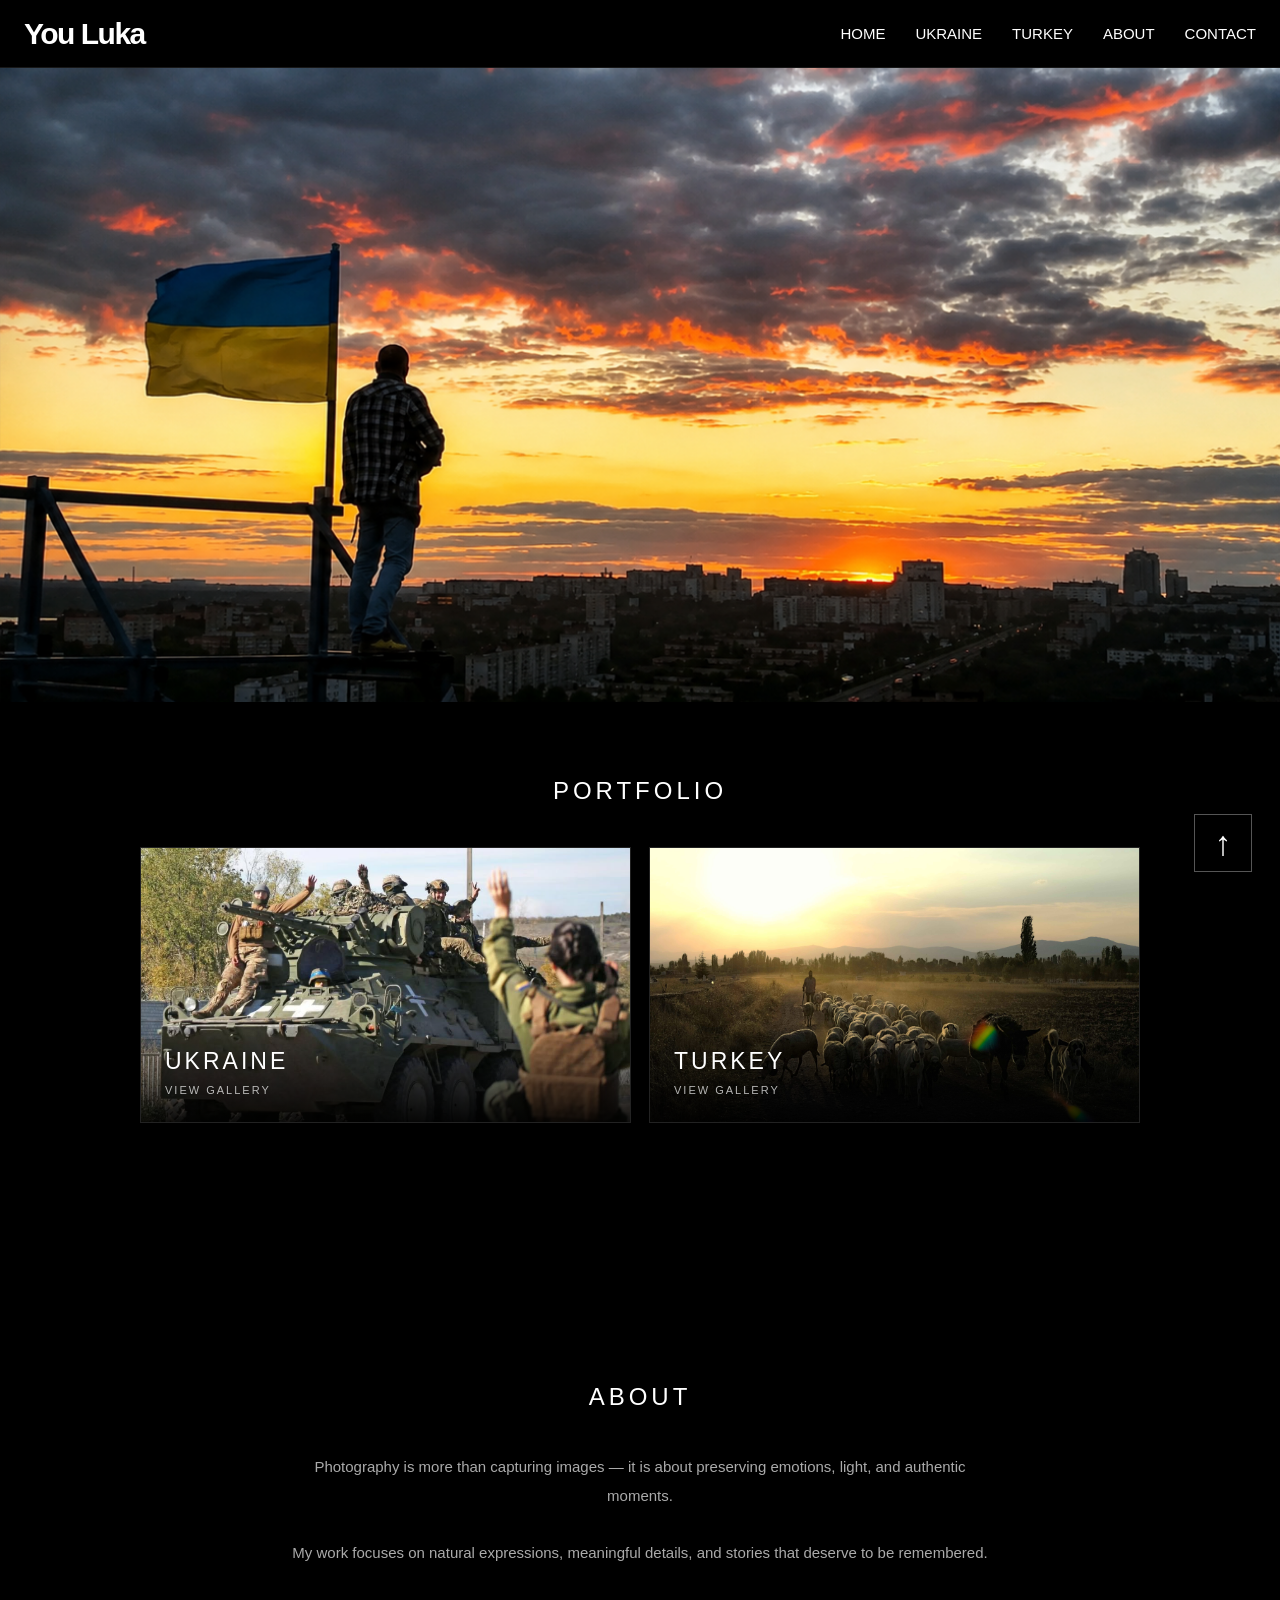
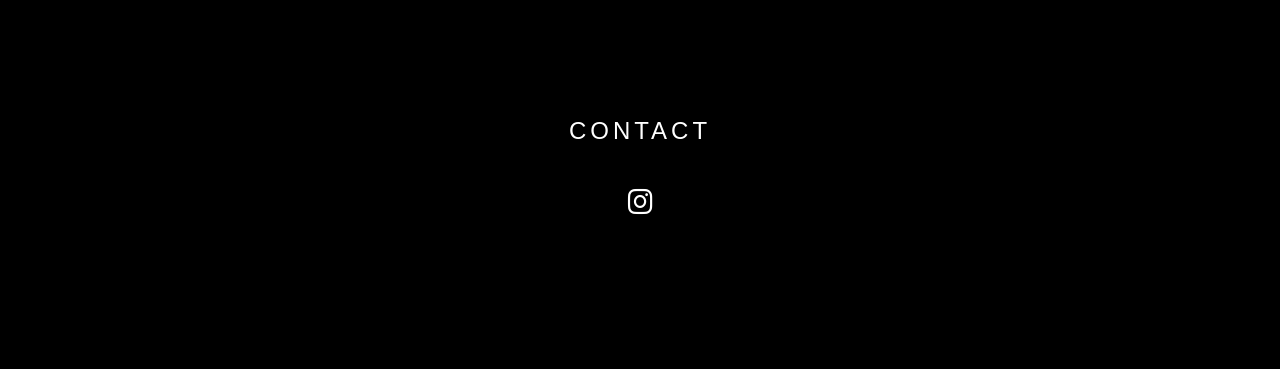
==== index.html @ 884ea588 "Add files via upload" ====
<!DOCTYPE html>
<html lang="en">
<head>
<meta charset="UTF-8">
<meta name="viewport" content="width=device-width, initial-scale=1.0">
<title>You Luka — Photography</title>
<link rel="stylesheet" href="style.css">
<link rel="stylesheet" href="https://cdnjs.cloudflare.com/ajax/libs/font-awesome/6.6.0/css/all.min.css">
</head>
<body id="home">
<header>
  <h1><a class="logo" href="index.html">You Luka</a></h1>
  <nav aria-label="Main navigation">
    <a href="index.html">HOME</a>
    <a href="ukraine.html">UKRAINE</a>
    <a href="turkey.html">TURKEY</a>
    <a href="#about">ABOUT</a>
    <a href="#contact">CONTACT</a>
  </nav>
</header>

<section class="hero" aria-label="You Luka">
  <img class="hero-image" src="./images/ukraine/hero.png" alt="You Luka"
       onerror="this.style.display='none'; this.parentElement.classList.add('hero-fallback');">
</section>
<section id="portfolio">
<h2>Portfolio</h2>
<div class="categories">
<a href="ukraine.html" class="category"><img src="images/ukraine/cover.png" alt="Ukraine"><div class="category-overlay"><h3>Ukraine</h3><span>View gallery</span></div></a>
<a href="turkey.html" class="category"><img src="images/turkey/cover.png" alt="Turkey"><div class="category-overlay"><h3>Turkey</h3><span>View gallery</span></div></a>
</div>
</section>
<section id="about">
<h2>About</h2>
<p>Photography is more than capturing images — it is about preserving emotions, light, and authentic moments.<br><br>
My work focuses on natural expressions, meaningful details, and stories that deserve to be remembered.</p>
</section>
<section id="contact">
<h2>Contact</h2>
<a href="https://instagram.com/Yulia.1334" target="_blank" rel="noopener" aria-label="Instagram"><i class="fab fa-instagram"></i></a>
</section>
<a id="back-to-top" href="#home" aria-label="Back to top">↑</a>
<div id="lightbox" class="lightbox">
<button class="close" aria-label="Close">&times;</button>
<button class="prev" aria-label="Previous">&#10094;</button>
<img id="lightbox-img" alt="">
<button class="next" aria-label="Next">&#10095;</button>
</div>
<script src="script.js?v=final4"></script>
</body>
</html>
---- style.css ----
*{margin:0;padding:0;box-sizing:border-box}
html{scroll-behavior:smooth}
body{background:#000;color:#fff;font-family:Arial,Helvetica,sans-serif}
header{position:fixed;top:0;left:0;width:100%;height:68px;display:flex;align-items:center;justify-content:space-between;padding:0 24px;background:#000;border-bottom:1px solid #181818;z-index:1000}
.logo{color:#fff;text-decoration:none;font-weight:700;letter-spacing:-1.5px;font-size:30px;line-height:1}
nav{display:flex;gap:30px;align-items:center}
nav a{color:#fff;text-decoration:none;font-size:15px;letter-spacing:0;text-transform:none;opacity:1}
nav a:hover{opacity:.5}

section{padding:75px 4%;background:#000}
section>h2{text-align:center;font-size:24px;font-weight:300;letter-spacing:4px;text-transform:uppercase;margin-bottom:42px}
.categories{max-width:1000px;margin:0 auto 110px;display:grid;grid-template-columns:repeat(2,minmax(0,1fr));gap:18px}
.category{position:relative;aspect-ratio:16/9;overflow:hidden;background:#111;border:1px solid #222;text-decoration:none}
.category img{width:100%;height:100%;object-fit:cover;display:block;transition:.7s}
.category:hover img{transform:scale(1.03);opacity:.65}
.category-overlay{position:absolute;left:0;right:0;bottom:0;padding:24px;background:linear-gradient(transparent,rgba(0,0,0,.9));color:#fff}
.category-overlay h3{font-size:23px;font-weight:400;letter-spacing:3px;text-transform:uppercase;margin-bottom:5px}
.category-overlay span{font-size:11px;letter-spacing:2px;text-transform:uppercase;opacity:.7}
.portfolio-category{max-width:1600px;margin:0 auto 105px;scroll-margin-top:90px}
.category-header{text-align:center;margin-bottom:30px}
.category-header h2{font-size:24px;font-weight:300;letter-spacing:4px;text-transform:uppercase;margin-bottom:8px}
.category-header p{font-size:11px;color:#888;letter-spacing:2px;text-transform:uppercase}
.gallery{display:grid;grid-template-columns:repeat(4,minmax(0,1fr));gap:5px}
.gallery img{width:100%;aspect-ratio:3/2;object-fit:cover;display:block;cursor:pointer;transition:opacity .25s}
.gallery img:hover{opacity:.72;transform:scale(1.01)}
#about{max-width:900px;margin:auto;text-align:center}
#about p{max-width:700px;margin:auto;color:#aaa;font-size:15px;line-height:1.9}
#contact{text-align:center;padding-bottom:150px}
#contact a{color:#fff;font-size:28px}
#back-to-top{position:fixed;right:28px;bottom:28px;width:58px;height:58px;display:flex;align-items:center;justify-content:center;background:rgba(0,0,0,.9);border:1px solid #555;color:#fff;text-decoration:none;font-size:34px;z-index:1500;transition:.25s}
#back-to-top:hover{background:#fff;color:#000;border-color:#fff;transform:translateY(-4px)}
.lightbox{position:fixed;inset:0;background:rgba(0,0,0,.98);display:flex;align-items:center;justify-content:center;opacity:0;visibility:hidden;transition:.25s;z-index:2000}
.lightbox.show{opacity:1;visibility:visible}
#lightbox-img{max-width:92%;max-height:90vh;object-fit:contain}
.close{position:absolute;top:20px;right:30px;background:none;border:0;color:#fff;font-size:42px;cursor:pointer;z-index:5}
.prev,.next{position:absolute;top:50%;transform:translateY(-50%);background:none;border:0;color:#fff;font-size:46px;padding:20px;cursor:pointer}
.prev{left:15px}.next{right:15px}
@media(max-width:768px){
header{height:58px;padding:0 16px}
.logo{font-size:27px}
nav{gap:14px}
nav a{font-size:12px}
.hero{height:70vh;padding-top:58px}
.hero img{height:calc(70vh - 58px);object-fit:contain}
.categories{grid-template-columns:1fr;max-width:520px;gap:12px;margin-bottom:75px}
.category{aspect-ratio:16/9}
.category-overlay{padding:20px}
.category-overlay h3{font-size:21px}
section{padding:60px 16px}
section>h2{font-size:21px;margin-bottom:35px}
.gallery{grid-template-columns:repeat(2,minmax(0,1fr));gap:4px}
.portfolio-category{margin-bottom:75px}
.category-header{margin-bottom:25px}
.category-header h2{font-size:22px}
.prev,.next{font-size:30px;padding:10px}
.close{right:18px;font-size:34px}
#back-to-top{right:16px;bottom:16px;width:48px;height:48px;font-size:28px}
}

/* DEFINITIVE HERO — PC + MOBILE */
.hero{
  position:relative;
  width:100%;
  height:78vh;
  min-height:520px;
  margin:0;
  padding:68px 0 0;
  background:#000;
  overflow:hidden;
  display:block;
}
.hero-image{
  display:block;
  width:100%;
  height:100%;
  margin:0;
  padding:0;
  object-fit:cover;
  object-position:center center;
}
.hero-fallback{
  background-image:url("https://raw.githubusercontent.com/YouLuka/You/main/images/ukraine/hero.jpg");
  background-size:cover;
  background-position:center center;
  background-repeat:no-repeat;
}
.hero-fallback .hero-image{display:none}

@media(max-width:768px){
  .hero{
    height:70vh;
    min-height:420px;
    padding-top:58px;
  }
  .hero-image{
    width:100%;
    height:100%;
    object-fit:cover;
    object-position:center center;
  }
}

/* Short documentary-series descriptions */
.series-description{
  max-width:720px;
  margin:16px auto 0;
  color:#aaa;
  font-size:14px;
  line-height:1.7;
  letter-spacing:.15px;
  text-transform:none;
}
@media(max-width:768px){
  .series-description{
    font-size:13px;
    line-height:1.65;
    padding:0 8px;
  }
}

/* FINAL HERO ONLY — hero.png, never photo 1 */
.hero img,
.hero-image{
  content:url("./images/ukraine/hero.png");
}

/* MOBILE PHOTO SWIPE — FINAL */
@media (max-width:768px){
  #lightbox .prev,
  #lightbox .next{
    display:none !important;
  }

  #lightbox,
  #lightbox-img{
    touch-action:none;
  }

  #lightbox-img{
    user-select:none;
    -webkit-user-select:none;
    -webkit-user-drag:none;
  }
}


/* MULTI-PAGE NAVIGATION */
.site-nav{position:relative;z-index:20;display:flex;justify-content:center;align-items:center;gap:28px;padding:18px 20px;font-size:11px;letter-spacing:.16em}
.site-nav a{color:inherit;text-decoration:none}
.site-nav a:hover{opacity:.65}
@media(max-width:768px){.site-nav{gap:14px;padding:14px 10px;font-size:9px;flex-wrap:wrap}}


/* TRUE MULTI-PAGE LAYOUT */
.series-page{
  padding:105px 4% 80px;
  max-width:1600px;
  margin:0 auto;
}
.series-cover{
  width:100%;
  max-width:1200px;
  margin:0 auto 45px;
  max-height:65vh;
  overflow:hidden;
  background:#111;
}
.series-cover img{
  display:block;
  width:100%;
  max-height:65vh;
  object-fit:cover;
  object-position:center;
}
.series-page .category-header{
  margin-bottom:30px;
}
@media(max-width:768px){
  .series-page{padding:90px 16px 55px}
  .series-cover{max-height:45vh;margin-bottom:30px}
  .series-cover img{max-height:45vh}
}
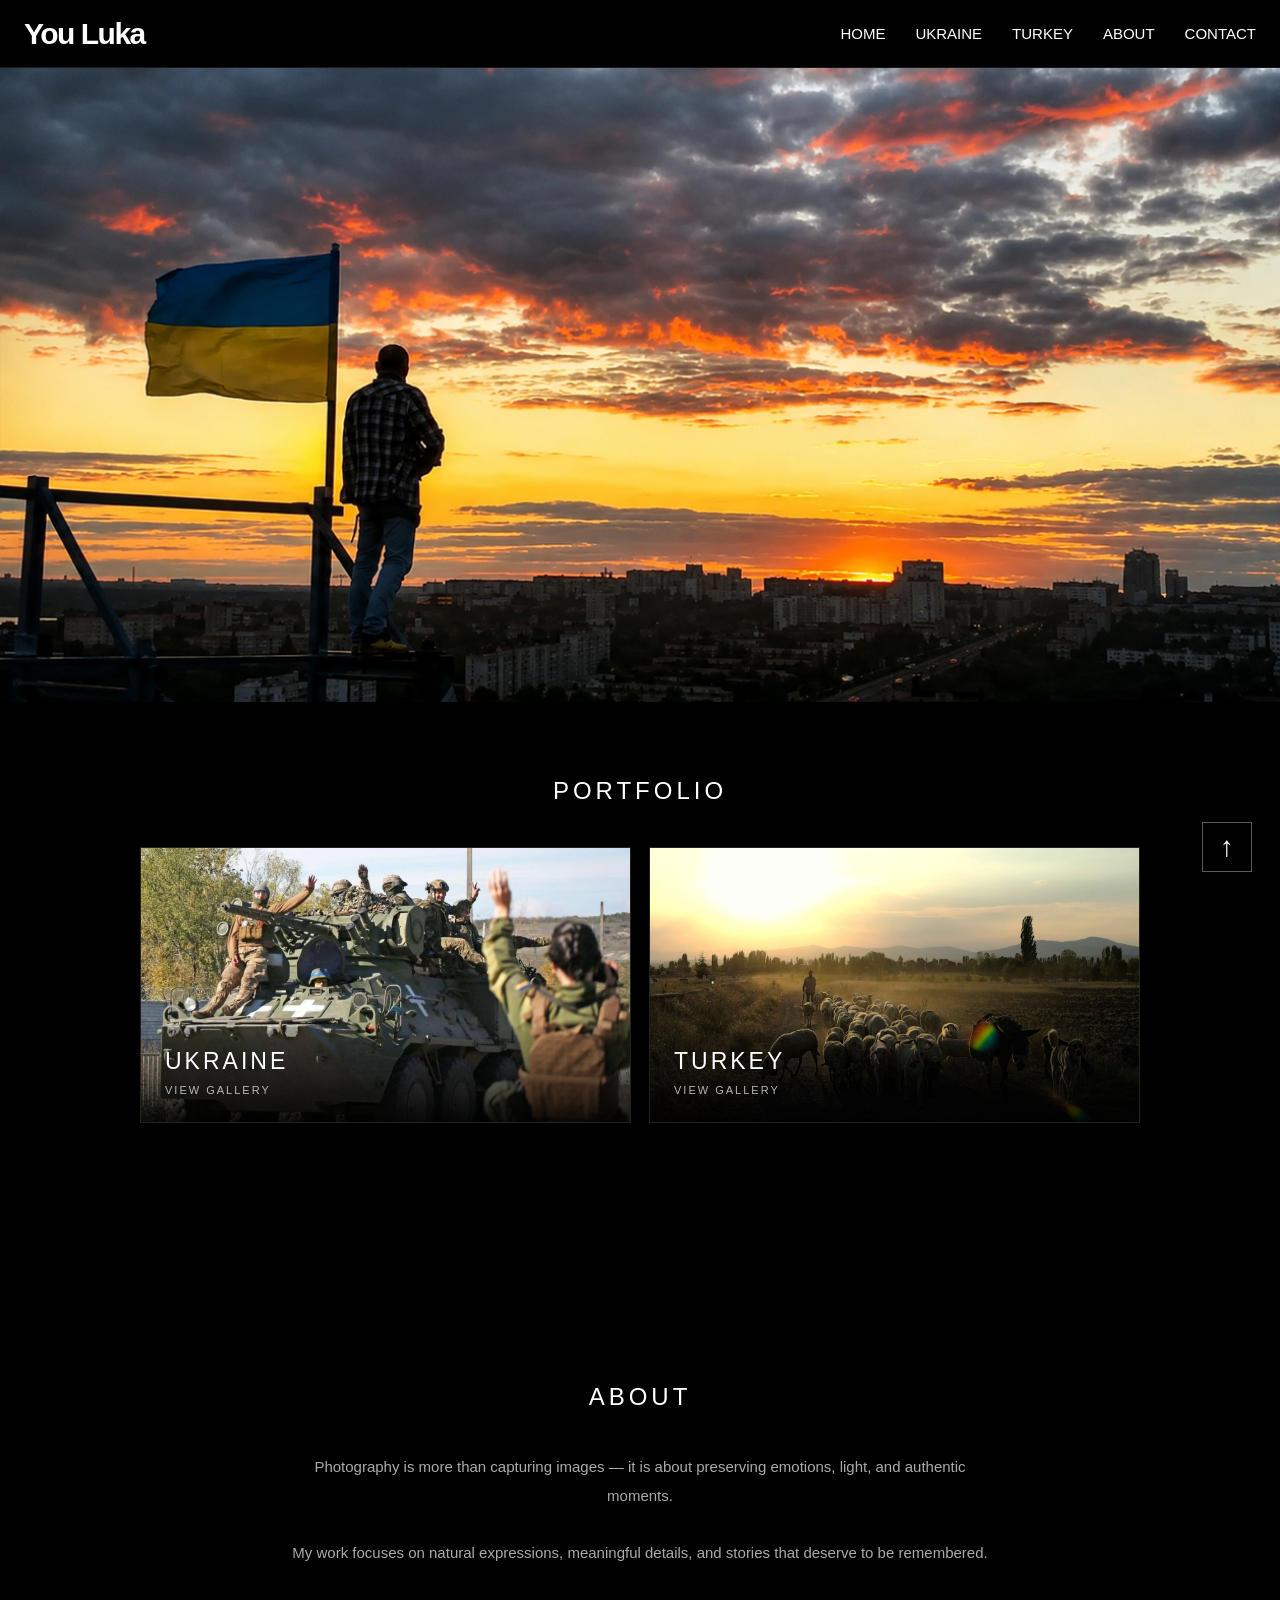
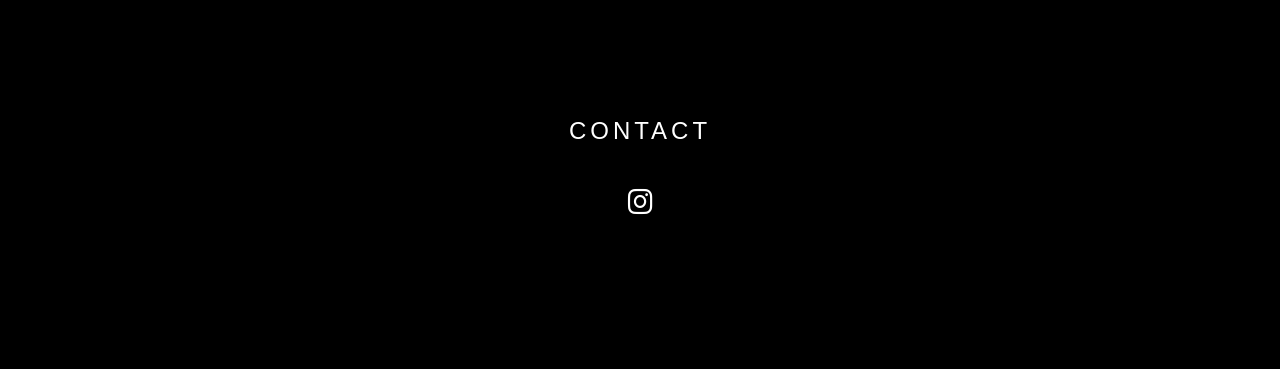
==== commit a16285aa: "Add files via upload" ====
--- a/index.html
+++ b/index.html
@@ -8,6 +8,7 @@
 <link rel="stylesheet" href="https://cdnjs.cloudflare.com/ajax/libs/font-awesome/6.6.0/css/all.min.css">
 </head>
 <body id="home">
+<a id="home"></a>
 <header>
   <h1><a class="logo" href="index.html">You Luka</a></h1>
   <nav aria-label="Main navigation">
--- a/style.css
+++ b/style.css
@@ -180,3 +180,69 @@
   .series-cover{max-height:45vh;margin-bottom:30px}
   .series-cover img{max-height:45vh}
 }
+
+
+/* FINAL COVER POSITION — CENTERED */
+.series-cover{
+  width:100%;
+  max-width:none;
+  display:flex;
+  justify-content:center;
+  align-items:center;
+  margin:0 auto 45px;
+  overflow:hidden;
+  background:#111;
+}
+
+.series-cover img{
+  display:block;
+  width:auto;
+  max-width:100%;
+  height:auto;
+  max-height:65vh;
+  margin:0 auto;
+  object-fit:contain;
+  object-position:center center;
+}
+
+/* BACK TO TOP — always clickable */
+#back-to-top{
+  position:fixed;
+  right:28px;
+  bottom:28px;
+  z-index:9999;
+  width:50px;
+  height:50px;
+  display:flex;
+  align-items:center;
+  justify-content:center;
+  box-sizing:border-box;
+  color:#fff;
+  background:rgba(0,0,0,.72);
+  border:1px solid rgba(255,255,255,.35);
+  text-decoration:none;
+  font-size:28px;
+  line-height:1;
+  cursor:pointer;
+}
+
+#back-to-top:hover{
+  background:rgba(255,255,255,.12);
+}
+
+@media(max-width:768px){
+  .series-cover{
+    margin-bottom:30px;
+  }
+  .series-cover img{
+    max-height:45vh;
+    width:auto;
+    max-width:100%;
+  }
+  #back-to-top{
+    right:16px;
+    bottom:16px;
+    width:46px;
+    height:46px;
+  }
+}
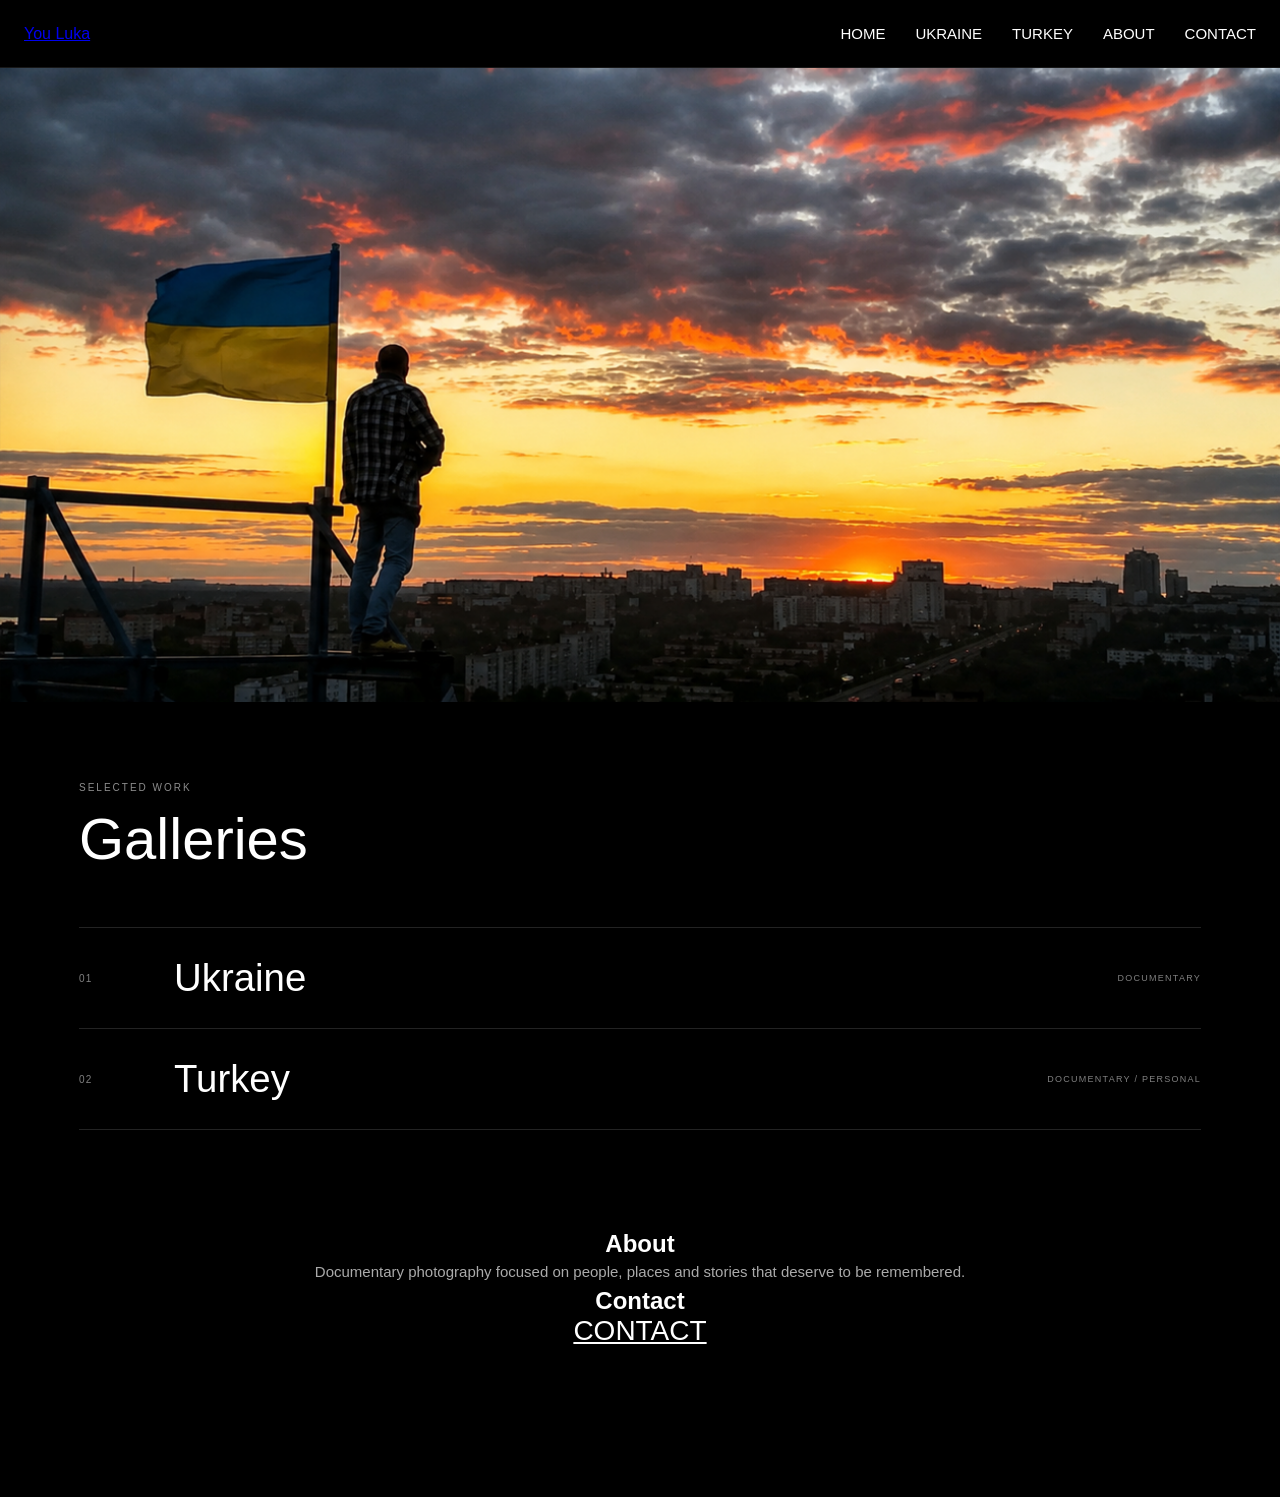
==== commit b3ca427d: "Add files via upload" ====
--- a/index.html
+++ b/index.html
@@ -1,52 +1,28 @@
-<!DOCTYPE html>
-<html lang="en">
-<head>
-<meta charset="UTF-8">
-<meta name="viewport" content="width=device-width, initial-scale=1.0">
-<title>You Luka — Photography</title>
-<link rel="stylesheet" href="style.css">
-<link rel="stylesheet" href="https://cdnjs.cloudflare.com/ajax/libs/font-awesome/6.6.0/css/all.min.css">
-</head>
-<body id="home">
-<a id="home"></a>
-<header>
-  <h1><a class="logo" href="index.html">You Luka</a></h1>
-  <nav aria-label="Main navigation">
-    <a href="index.html">HOME</a>
-    <a href="ukraine.html">UKRAINE</a>
-    <a href="turkey.html">TURKEY</a>
-    <a href="#about">ABOUT</a>
-    <a href="#contact">CONTACT</a>
-  </nav>
+<!DOCTYPE html><html lang="en"><head>
+<meta charset="UTF-8"><meta name="viewport" content="width=device-width, initial-scale=1.0">
+<title>You Luka — Photography</title><link rel="stylesheet" href="style.css"></head><body>
+<header class="site-header">
+<a class="brand" href="index.html">You Luka</a>
+<nav>
+<a href="index.html">HOME</a>
+<a href="ukraine.html">UKRAINE</a>
+<a href="turkey.html">TURKEY</a>
+<a href="#about">ABOUT</a>
+<a href="#contact">CONTACT</a>
+</nav>
 </header>
-
-<section class="hero" aria-label="You Luka">
-  <img class="hero-image" src="./images/ukraine/hero.png" alt="You Luka"
-       onerror="this.style.display='none'; this.parentElement.classList.add('hero-fallback');">
+<section class="hero"><img class="hero-image" src="./images/ukraine/hero.png" alt="You Luka"></section>
+<section class="pro-header"><p class="pro-kicker">Selected work</p><h1 class="pro-title">Galleries</h1></section>
+<section class="gallery-list">
+<a class="gallery-link" href="ukraine.html"><span class="gallery-no">01</span><span class="gallery-name">Ukraine</span><span class="gallery-type">Documentary</span></a>
+<a class="gallery-link" href="turkey.html"><span class="gallery-no">02</span><span class="gallery-name">Turkey</span><span class="gallery-type">Documentary / Personal</span></a>
 </section>
-<section id="portfolio">
-<h2>Portfolio</h2>
-<div class="categories">
-<a href="ukraine.html" class="category"><img src="images/ukraine/cover.png" alt="Ukraine"><div class="category-overlay"><h3>Ukraine</h3><span>View gallery</span></div></a>
-<a href="turkey.html" class="category"><img src="images/turkey/cover.png" alt="Turkey"><div class="category-overlay"><h3>Turkey</h3><span>View gallery</span></div></a>
-</div>
-</section>
-<section id="about">
-<h2>About</h2>
-<p>Photography is more than capturing images — it is about preserving emotions, light, and authentic moments.<br><br>
-My work focuses on natural expressions, meaningful details, and stories that deserve to be remembered.</p>
-</section>
-<section id="contact">
-<h2>Contact</h2>
-<a href="https://instagram.com/Yulia.1334" target="_blank" rel="noopener" aria-label="Instagram"><i class="fab fa-instagram"></i></a>
-</section>
-<a id="back-to-top" href="#home" aria-label="Back to top">↑</a>
-<div id="lightbox" class="lightbox">
+<footer id="about" class="site-footer">
+<div><h2>About</h2><p>Documentary photography focused on people, places and stories that deserve to be remembered.</p></div>
+<div id="contact"><h2>Contact</h2><a href="mailto:contact@youluka.com">CONTACT</a></div>
+</footer><div id="lightbox" class="lightbox">
 <button class="close" aria-label="Close">&times;</button>
 <button class="prev" aria-label="Previous">&#10094;</button>
 <img id="lightbox-img" alt="">
 <button class="next" aria-label="Next">&#10095;</button>
-</div>
-<script src="script.js?v=final4"></script>
-</body>
-</html>+</div><script src="script.js?v=pro2"></script></body></html>
--- a/style.css
+++ b/style.css
@@ -246,3 +246,31 @@
     height:46px;
   }
 }
+
+/* YOU LUKA PRO — gallery selector and automatic counters */
+.pro-header{max-width:1250px;margin:0 auto;padding:80px 5% 35px}
+.pro-kicker{font-size:10px;letter-spacing:.2em;text-transform:uppercase;opacity:.55;margin:0 0 12px}
+.pro-title{font-size:clamp(32px,5vw,58px);font-weight:400;margin:0}
+.gallery-list{max-width:1250px;margin:20px auto 100px;padding:0 5%}
+.gallery-link{display:grid;grid-template-columns:70px 1fr auto;gap:25px;align-items:center;padding:28px 0;border-top:1px solid rgba(127,127,127,.28);color:inherit;text-decoration:none}
+.gallery-link:last-child{border-bottom:1px solid rgba(127,127,127,.28)}
+.gallery-link:hover{opacity:.6}
+.gallery-no{font-size:10px;opacity:.5;letter-spacing:.12em}
+.gallery-name{font-size:clamp(24px,3vw,40px);font-weight:400}
+.gallery-type{font-size:9px;letter-spacing:.14em;text-transform:uppercase;opacity:.5}
+.pro-series{max-width:1250px;margin:0 auto;padding:80px 5% 25px}
+.pro-series h2{font-size:clamp(32px,5vw,58px);font-weight:400;margin:0}
+.pro-sub{font-size:10px;letter-spacing:.15em;text-transform:uppercase;opacity:.55;margin-top:10px}
+.pro-count{font-size:10px;letter-spacing:.12em;opacity:.55;margin-top:16px}
+.pro-nav{max-width:1250px;margin:0 auto;padding:0 5% 35px;display:flex;justify-content:space-between}
+.pro-nav a{color:inherit;text-decoration:none;font-size:10px;letter-spacing:.13em;text-transform:uppercase}
+#lightbox-counter{position:absolute;left:50%;bottom:22px;transform:translateX(-50%);color:#fff;font-size:10px;letter-spacing:.15em;z-index:20}
+@media(max-width:768px){
+ .pro-header{padding:55px 5% 25px}
+ .gallery-list{margin-bottom:65px}
+ .gallery-link{grid-template-columns:35px 1fr;gap:12px;padding:22px 0}
+ .gallery-type{grid-column:2}
+ .pro-series{padding:55px 5% 20px}
+ .pro-nav{padding-bottom:28px}
+ #lightbox .prev,#lightbox .next{display:none!important}
+}
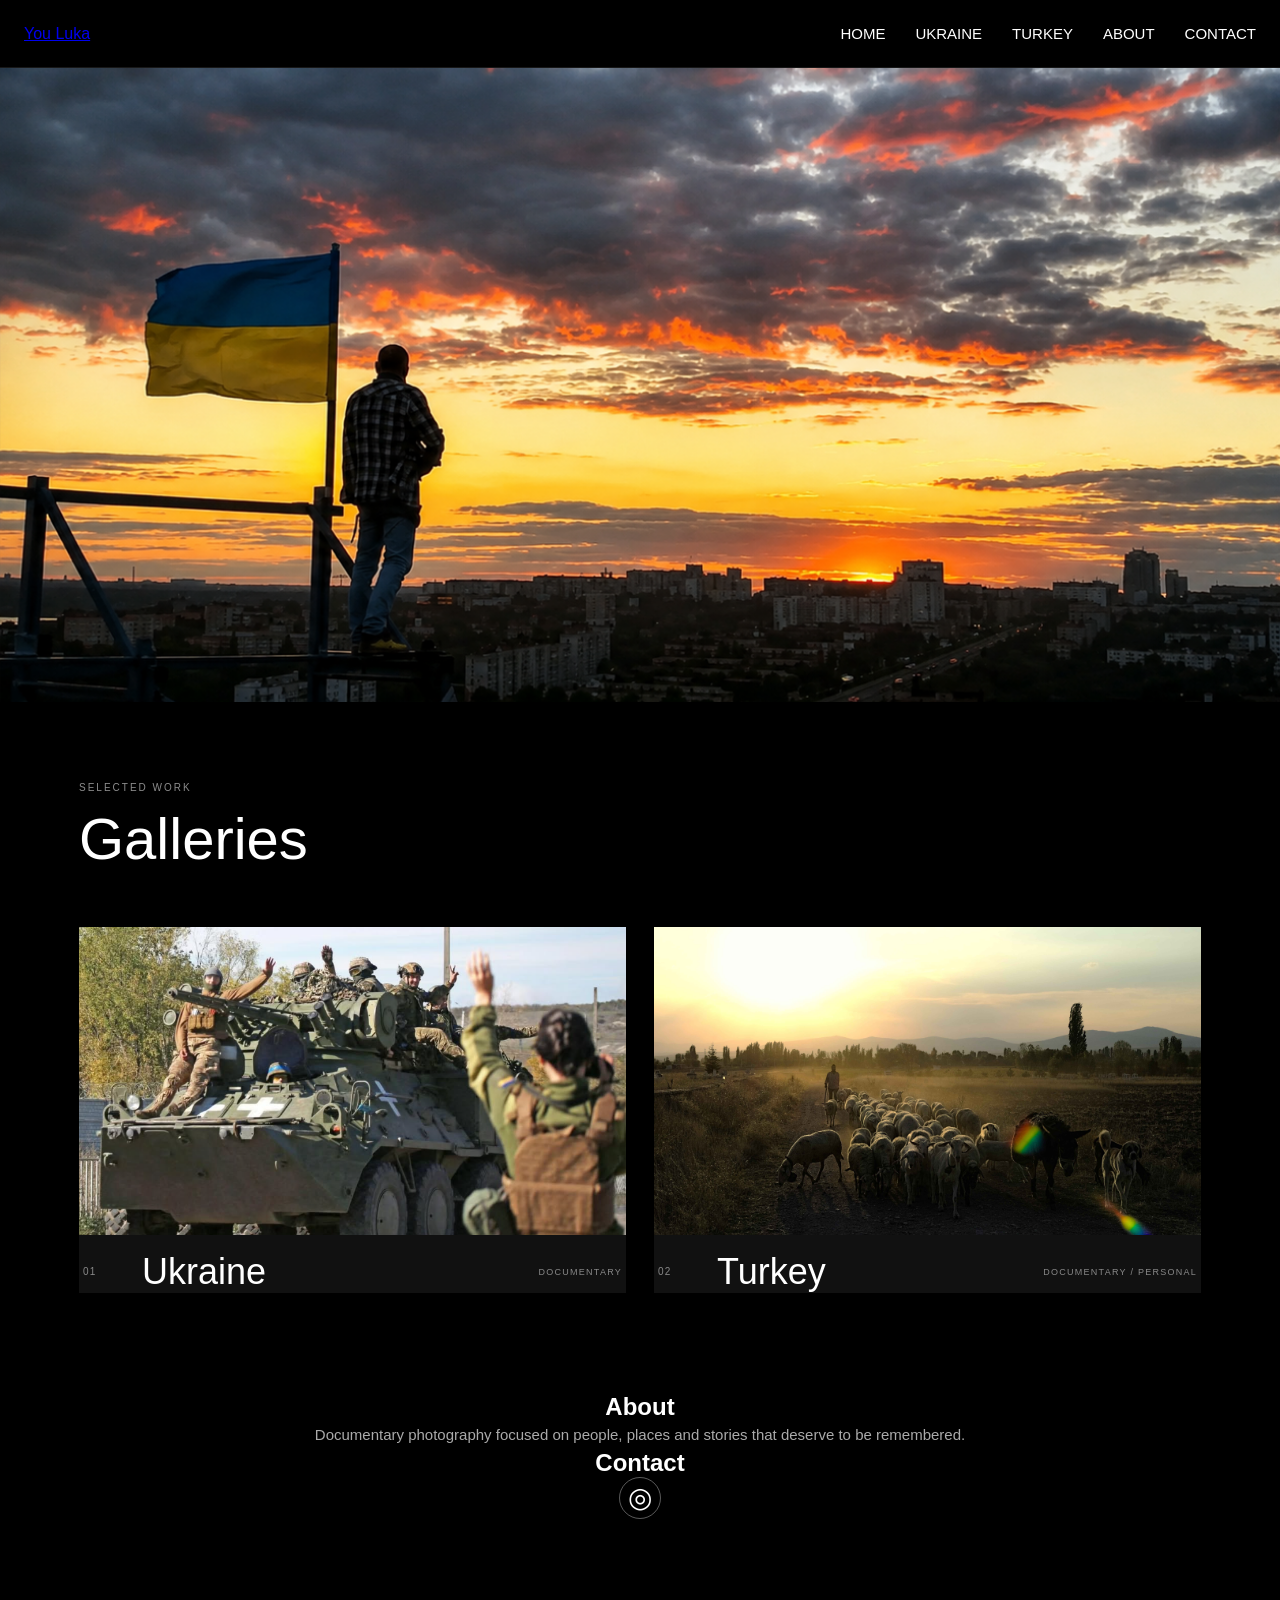
==== commit 03e27bf8: "Add files via upload" ====
--- a/index.html
+++ b/index.html
@@ -13,13 +13,13 @@
 </header>
 <section class="hero"><img class="hero-image" src="./images/ukraine/hero.png" alt="You Luka"></section>
 <section class="pro-header"><p class="pro-kicker">Selected work</p><h1 class="pro-title">Galleries</h1></section>
-<section class="gallery-list">
-<a class="gallery-link" href="ukraine.html"><span class="gallery-no">01</span><span class="gallery-name">Ukraine</span><span class="gallery-type">Documentary</span></a>
-<a class="gallery-link" href="turkey.html"><span class="gallery-no">02</span><span class="gallery-name">Turkey</span><span class="gallery-type">Documentary / Personal</span></a>
+<section class="gallery-list gallery-cards">
+<a class="gallery-card" href="ukraine.html"><img src="images/ukraine/cover.png" alt="Ukraine"><div class="gallery-card-info"><span class="gallery-no">01</span><span class="gallery-name">Ukraine</span><span class="gallery-type">Documentary</span></div></a>
+<a class="gallery-card" href="turkey.html"><img src="images/turkey/cover.png" alt="Turkey"><div class="gallery-card-info"><span class="gallery-no">02</span><span class="gallery-name">Turkey</span><span class="gallery-type">Documentary / Personal</span></div></a>
 </section>
 <footer id="about" class="site-footer">
 <div><h2>About</h2><p>Documentary photography focused on people, places and stories that deserve to be remembered.</p></div>
-<div id="contact"><h2>Contact</h2><a href="mailto:contact@youluka.com">CONTACT</a></div>
+<div id="contact"><h2>Contact</h2><a class="instagram-link" href="https://www.instagram.com/Yulia.1334/" target="_blank" rel="noopener" aria-label="Instagram">◎</a></div>
 </footer><div id="lightbox" class="lightbox">
 <button class="close" aria-label="Close">&times;</button>
 <button class="prev" aria-label="Previous">&#10094;</button>
--- a/style.css
+++ b/style.css
@@ -274,3 +274,15 @@
  .pro-nav{padding-bottom:28px}
  #lightbox .prev,#lightbox .next{display:none!important}
 }
+
+/* HOME COVER SELECTOR */
+.gallery-cards{display:grid;grid-template-columns:repeat(2,minmax(0,1fr));gap:28px}
+.gallery-card{display:block;overflow:hidden;color:inherit;text-decoration:none;background:#111}
+.gallery-card img{display:block;width:100%;aspect-ratio:16/9;object-fit:cover;object-position:center;transition:transform .4s ease,opacity .4s ease}
+.gallery-card:hover img{transform:scale(1.02);opacity:.82}
+.gallery-card-info{display:grid;grid-template-columns:45px 1fr auto;align-items:center;gap:14px;padding:16px 4px 0}
+.gallery-card .gallery-name{font-size:clamp(22px,3vw,36px)}
+.gallery-card .gallery-type{font-size:9px;letter-spacing:.14em;text-transform:uppercase;opacity:.5}
+.instagram-link{display:inline-flex;align-items:center;justify-content:center;width:42px;height:42px;border:1px solid rgba(255,255,255,.35);border-radius:50%;color:inherit!important;text-decoration:none!important;font-size:30px;line-height:1}
+.instagram-link:hover{opacity:.6;transform:scale(1.05)}
+@media(max-width:768px){.gallery-cards{grid-template-columns:1fr;gap:38px}.gallery-card-info{grid-template-columns:35px 1fr}.gallery-card .gallery-type{grid-column:2}}
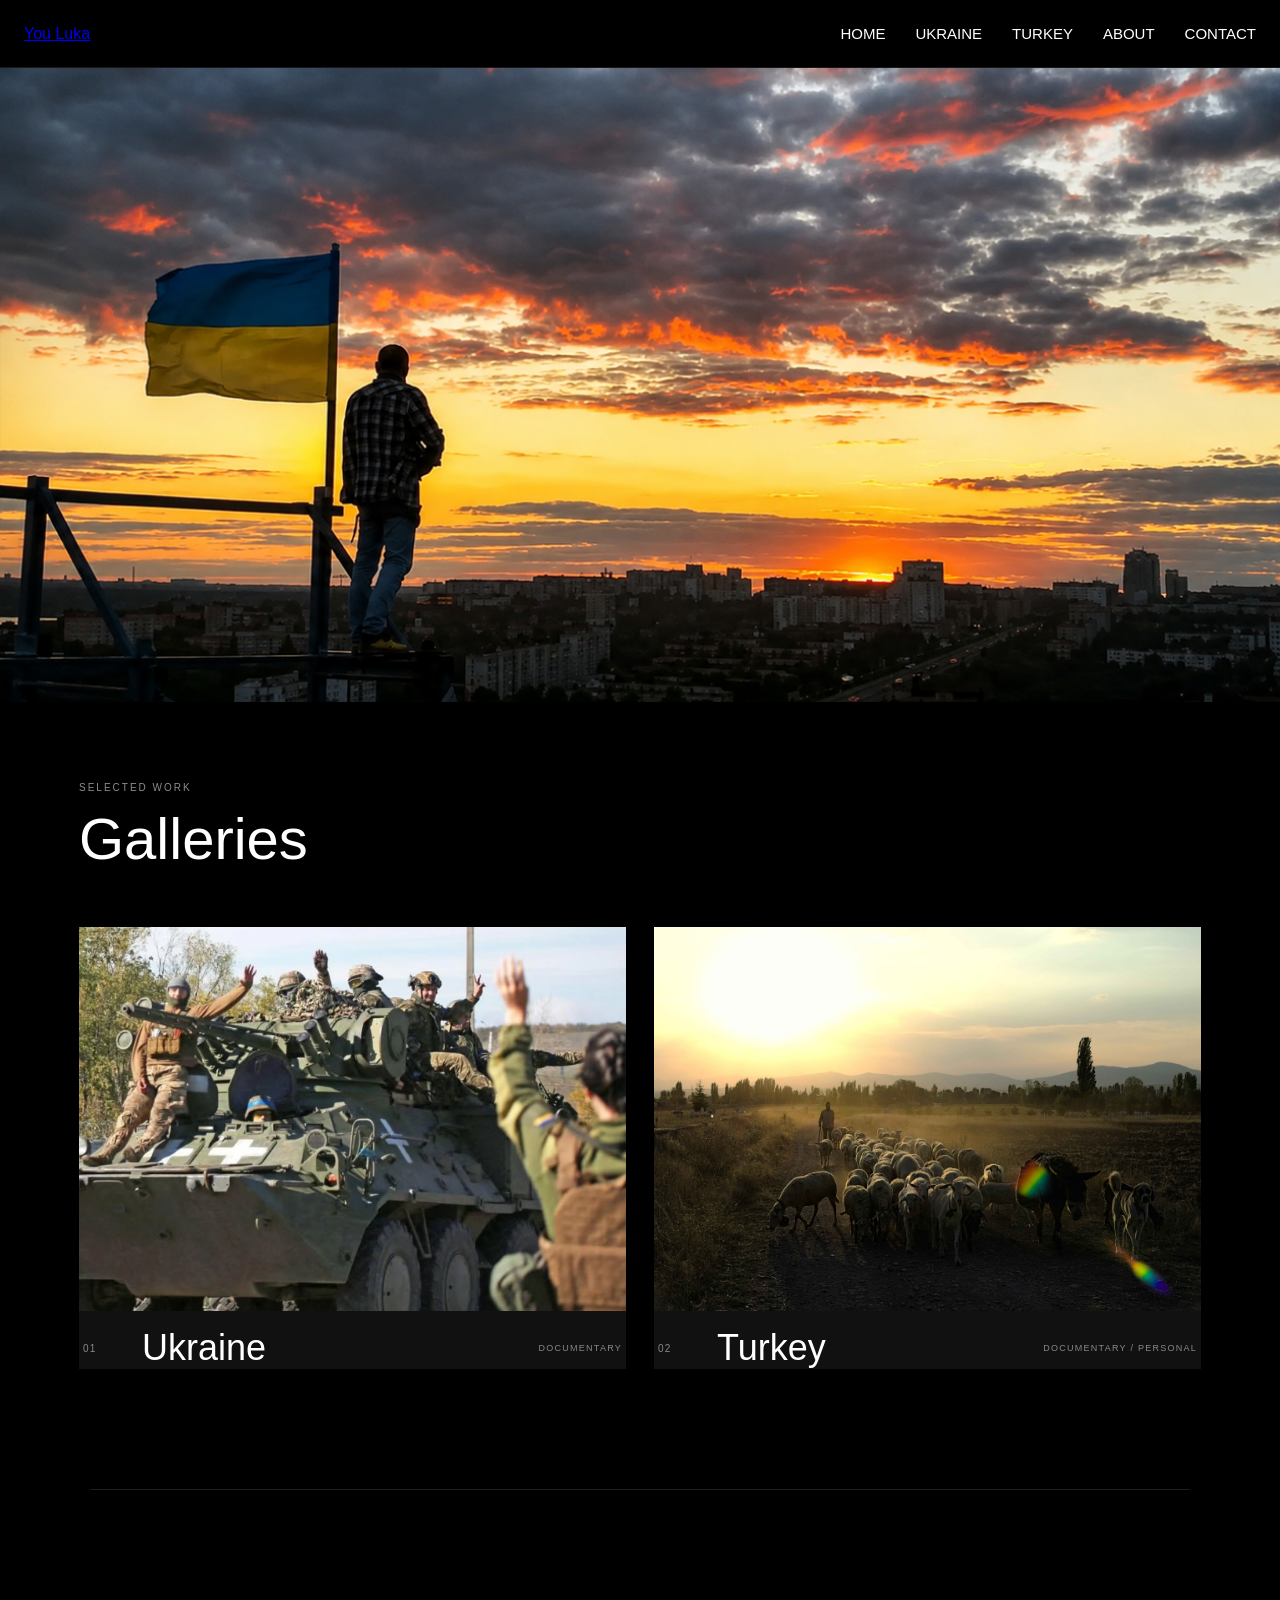
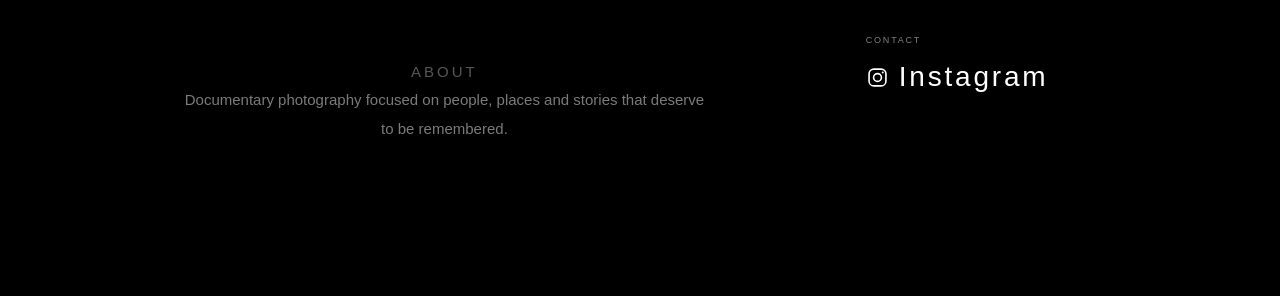
==== commit 2edd6ce6: "Add files via upload" ====
--- a/index.html
+++ b/index.html
@@ -17,9 +17,22 @@
 <a class="gallery-card" href="ukraine.html"><img src="images/ukraine/cover.png" alt="Ukraine"><div class="gallery-card-info"><span class="gallery-no">01</span><span class="gallery-name">Ukraine</span><span class="gallery-type">Documentary</span></div></a>
 <a class="gallery-card" href="turkey.html"><img src="images/turkey/cover.png" alt="Turkey"><div class="gallery-card-info"><span class="gallery-no">02</span><span class="gallery-name">Turkey</span><span class="gallery-type">Documentary / Personal</span></div></a>
 </section>
-<footer id="about" class="site-footer">
-<div><h2>About</h2><p>Documentary photography focused on people, places and stories that deserve to be remembered.</p></div>
-<div id="contact"><h2>Contact</h2><a class="instagram-link" href="https://www.instagram.com/Yulia.1334/" target="_blank" rel="noopener" aria-label="Instagram">◎</a></div>
+<footer class="site-footer">
+<section id="about" class="footer-section">
+  <p class="footer-label">ABOUT</p>
+  <p class="footer-text">Documentary photography focused on people, places and stories that deserve to be remembered.</p>
+</section>
+<section id="contact" class="footer-section footer-contact">
+  <p class="footer-label">CONTACT</p>
+  <a class="instagram-link" href="https://www.instagram.com/Yulia.1334/" target="_blank" rel="noopener" aria-label="Instagram">
+    <svg viewBox="0 0 24 24" aria-hidden="true">
+      <rect x="3.2" y="3.2" width="17.6" height="17.6" rx="5" fill="none" stroke="currentColor" stroke-width="1.7"/>
+      <circle cx="12" cy="12" r="4.1" fill="none" stroke="currentColor" stroke-width="1.7"/>
+      <circle cx="17.5" cy="6.7" r="1.05" fill="currentColor"/>
+    </svg>
+    <span>Instagram</span>
+  </a>
+</section>
 </footer><div id="lightbox" class="lightbox">
 <button class="close" aria-label="Close">&times;</button>
 <button class="prev" aria-label="Previous">&#10094;</button>
--- a/style.css
+++ b/style.css
@@ -278,11 +278,171 @@
 /* HOME COVER SELECTOR */
 .gallery-cards{display:grid;grid-template-columns:repeat(2,minmax(0,1fr));gap:28px}
 .gallery-card{display:block;overflow:hidden;color:inherit;text-decoration:none;background:#111}
-.gallery-card img{display:block;width:100%;aspect-ratio:16/9;object-fit:cover;object-position:center;transition:transform .4s ease,opacity .4s ease}
-.gallery-card:hover img{transform:scale(1.02);opacity:.82}
+.gallery-card img{display:block;width:100%;height:auto;aspect-ratio:auto;object-fit:contain;object-position:center;background:#000;transition:opacity .4s ease}
+.gallery-card:hover img{opacity:.82}
 .gallery-card-info{display:grid;grid-template-columns:45px 1fr auto;align-items:center;gap:14px;padding:16px 4px 0}
 .gallery-card .gallery-name{font-size:clamp(22px,3vw,36px)}
 .gallery-card .gallery-type{font-size:9px;letter-spacing:.14em;text-transform:uppercase;opacity:.5}
 .instagram-link{display:inline-flex;align-items:center;justify-content:center;width:42px;height:42px;border:1px solid rgba(255,255,255,.35);border-radius:50%;color:inherit!important;text-decoration:none!important;font-size:30px;line-height:1}
 .instagram-link:hover{opacity:.6;transform:scale(1.05)}
 @media(max-width:768px){.gallery-cards{grid-template-columns:1fr;gap:38px}.gallery-card-info{grid-template-columns:35px 1fr}.gallery-card .gallery-type{grid-column:2}}
+
+/* FINAL COVER FIX — never stretch or crop the original cover */
+.gallery-cards .gallery-card{
+  overflow:hidden;
+}
+.gallery-cards .gallery-card img{
+  width:100%;
+  height:auto;
+  max-height:none;
+  aspect-ratio:auto !important;
+  object-fit:contain !important;
+  object-position:center center;
+  display:block;
+}
+@media (min-width:769px){
+  .gallery-cards{
+    align-items:start;
+  }
+}
+@media (max-width:768px){
+  .gallery-cards .gallery-card img{
+    width:100%;
+    height:auto;
+    aspect-ratio:auto !important;
+    object-fit:contain !important;
+  }
+}
+
+/* Lightbox touch behavior: swipe without accidental browser gestures */
+#lightbox{
+  touch-action:pan-y;
+  -ms-touch-action:pan-y;
+}
+#lightbox-img{
+  touch-action:none;
+  -ms-touch-action:none;
+  user-select:none;
+  -webkit-user-drag:none;
+}
+
+/* FINAL COVER LAYOUT — both covers have exactly the same dimensions */
+.gallery-cards{
+  display:grid;
+  grid-template-columns:repeat(2,minmax(0,1fr));
+  gap:28px;
+  align-items:start;
+}
+.gallery-cards .gallery-card{
+  width:100%;
+  overflow:hidden;
+}
+.gallery-cards .gallery-card img{
+  display:block;
+  width:100%;
+  height:clamp(220px, 30vw, 430px);
+  aspect-ratio:auto !important;
+  object-fit:cover !important;
+  object-position:center center;
+  background:#000;
+  transition:opacity .4s ease;
+}
+.gallery-cards .gallery-card:hover img{
+  transform:none !important;
+  opacity:.82;
+}
+@media(max-width:768px){
+  .gallery-cards{
+    grid-template-columns:1fr;
+    gap:38px;
+  }
+  .gallery-cards .gallery-card img{
+    width:100%;
+    height:clamp(210px, 58vw, 330px);
+    object-fit:cover !important;
+    object-position:center center;
+  }
+}
+
+/* MOBILE GALLERY NAV — Home left, next gallery right */
+@media(max-width:768px){
+  .pro-nav{
+    width:100%;
+    box-sizing:border-box;
+    padding-left:5%;
+    padding-right:5%;
+    display:flex;
+    align-items:center;
+    justify-content:space-between;
+    gap:0;
+  }
+  .pro-nav a{
+    display:block;
+    max-width:46%;
+  }
+  .pro-nav a:first-child{text-align:left;}
+  .pro-nav a:last-child{text-align:right;}
+}
+
+/* ABOUT / CONTACT — clean editorial footer */
+.site-footer{
+  max-width:1100px;
+  margin:120px auto 0;
+  padding:70px 5% 55px;
+  display:grid;
+  grid-template-columns:minmax(0,1.5fr) minmax(180px,.7fr);
+  column-gap:120px;
+  border-top:1px solid rgba(127,127,127,.22);
+}
+.footer-section{min-width:0}
+.footer-label{
+  margin:0 0 18px;
+  font-size:9px;
+  letter-spacing:.2em;
+  text-transform:uppercase;
+  opacity:.5;
+}
+.footer-text{
+  max-width:560px;
+  margin:0;
+  font-size:12px;
+  line-height:1.9;
+  opacity:.72;
+}
+.footer-contact{
+  display:flex;
+  flex-direction:column;
+  align-items:flex-start;
+}
+.instagram-link{
+  width:auto!important;
+  height:auto!important;
+  border:0!important;
+  border-radius:0!important;
+  display:inline-flex!important;
+  align-items:center;
+  gap:10px;
+  color:inherit!important;
+  text-decoration:none!important;
+  font-size:10px;
+  letter-spacing:.1em;
+  transition:opacity .2s ease;
+}
+.instagram-link svg{
+  width:23px;
+  height:23px;
+  display:block;
+}
+.instagram-link:hover{
+  opacity:.55;
+  transform:none!important;
+}
+@media(max-width:768px){
+  .site-footer{
+    margin-top:85px;
+    padding:50px 5% 40px;
+    grid-template-columns:1fr;
+    row-gap:42px;
+  }
+  .footer-text{max-width:100%}
+}
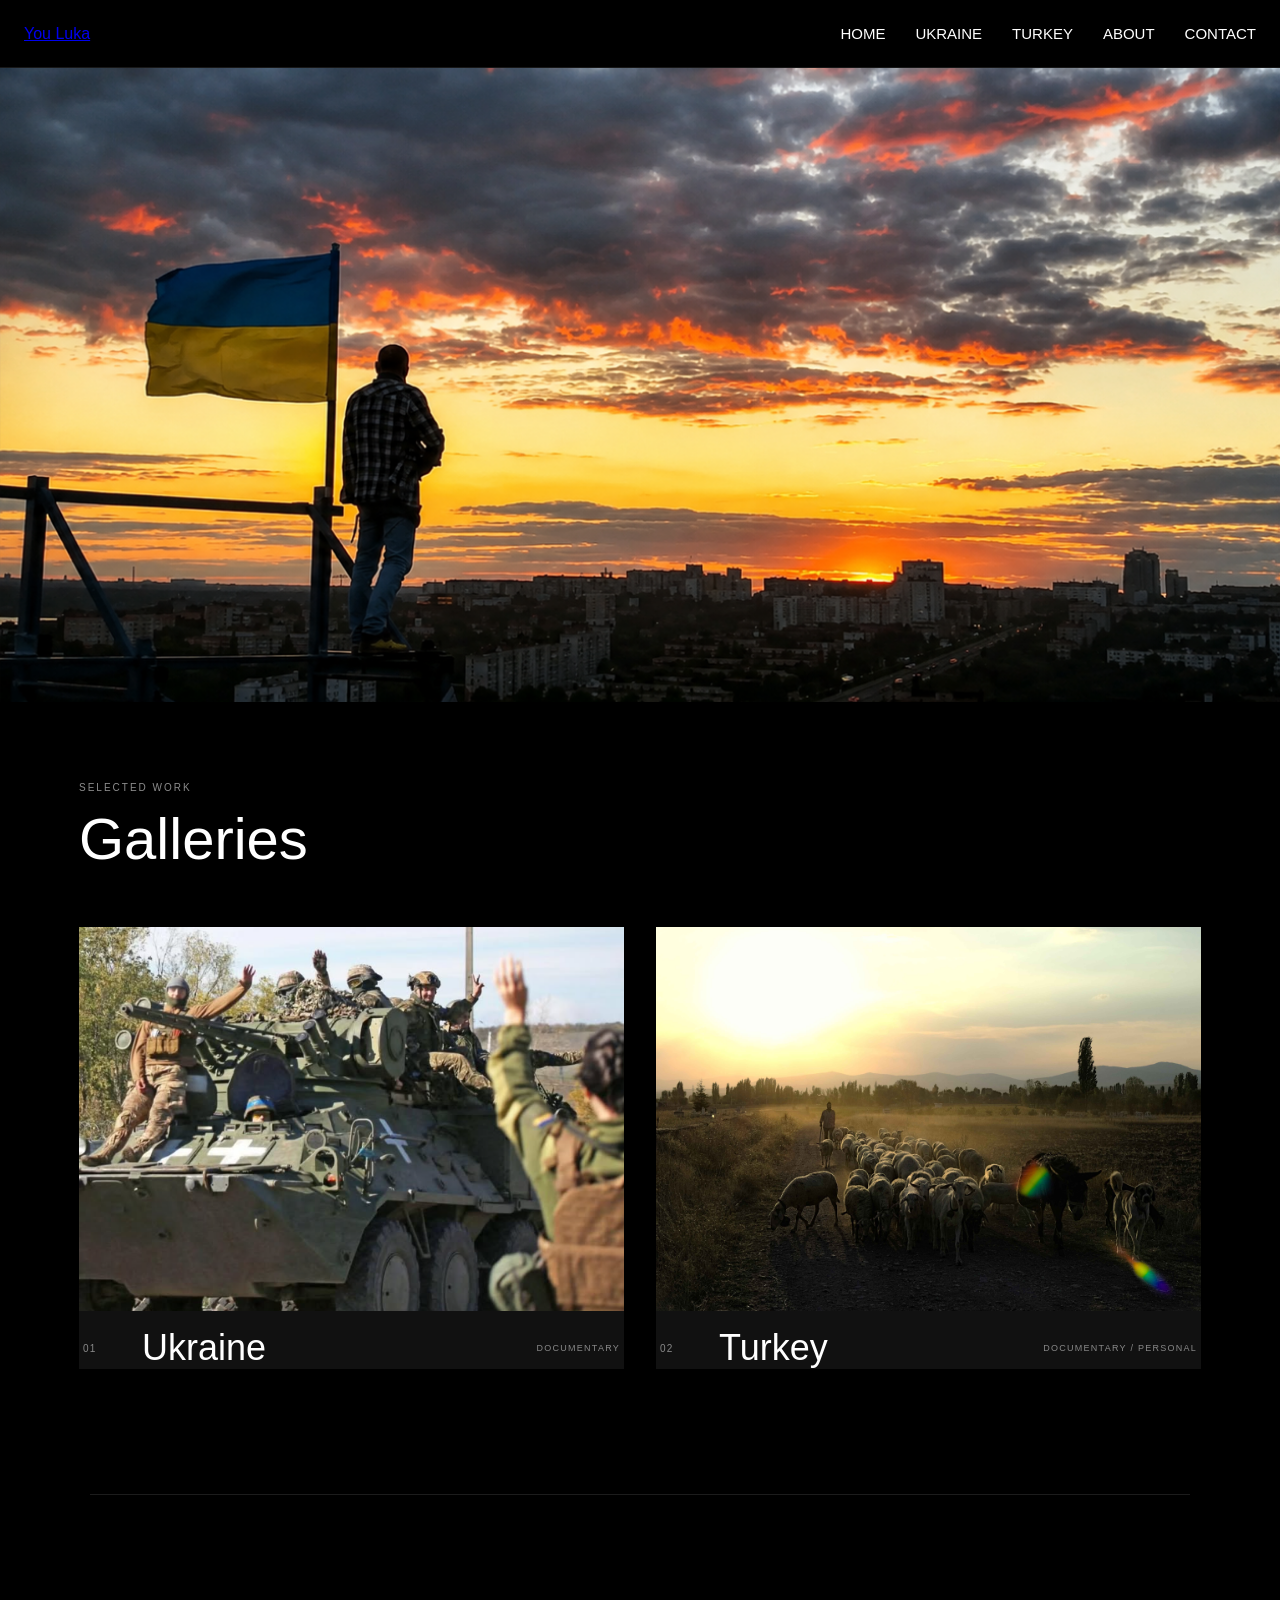
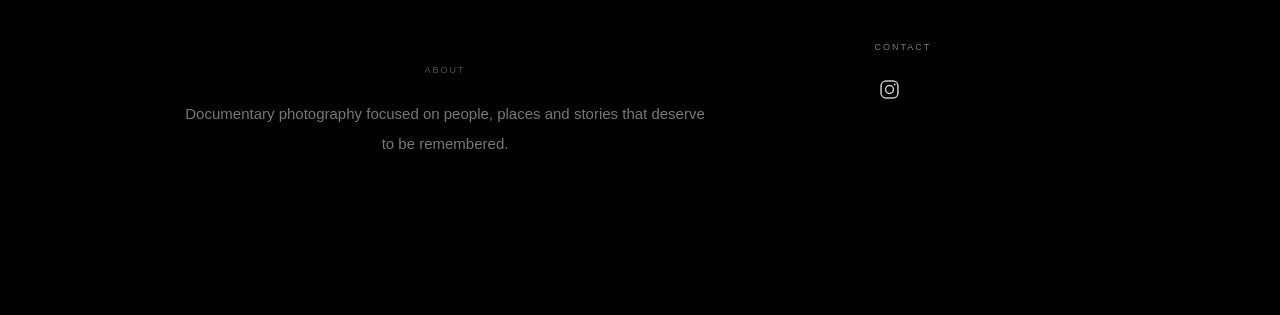
==== commit f3f822bd: "Add files via upload" ====
--- a/index.html
+++ b/index.html
@@ -26,11 +26,10 @@
   <p class="footer-label">CONTACT</p>
   <a class="instagram-link" href="https://www.instagram.com/Yulia.1334/" target="_blank" rel="noopener" aria-label="Instagram">
     <svg viewBox="0 0 24 24" aria-hidden="true">
-      <rect x="3.2" y="3.2" width="17.6" height="17.6" rx="5" fill="none" stroke="currentColor" stroke-width="1.7"/>
-      <circle cx="12" cy="12" r="4.1" fill="none" stroke="currentColor" stroke-width="1.7"/>
-      <circle cx="17.5" cy="6.7" r="1.05" fill="currentColor"/>
+      <rect x="3.2" y="3.2" width="17.6" height="17.6" rx="5" fill="none" stroke="currentColor" stroke-width="1.6"/>
+      <circle cx="12" cy="12" r="4.1" fill="none" stroke="currentColor" stroke-width="1.6"/>
+      <circle cx="17.5" cy="6.7" r="1" fill="currentColor"/>
     </svg>
-    <span>Instagram</span>
   </a>
 </section>
 </footer><div id="lightbox" class="lightbox">
--- a/style.css
+++ b/style.css
@@ -446,3 +446,168 @@
   }
   .footer-text{max-width:100%}
 }
+
+/* =========================================================
+   YOU LUKA — FINAL UNIFIED RESPONSIVE OVERRIDES
+   Designed for desktop + Android + iOS + major browsers
+   ========================================================= */
+
+/* HOME COVERS: identical visual frame */
+.gallery-cards{
+  display:grid !important;
+  grid-template-columns:repeat(2,minmax(0,1fr)) !important;
+  gap:32px !important;
+  align-items:start;
+}
+.gallery-cards .gallery-card{
+  display:block;
+  width:100%;
+  min-width:0;
+  overflow:hidden;
+}
+.gallery-cards .gallery-card img{
+  display:block;
+  width:100% !important;
+  height:clamp(240px,31vw,430px) !important;
+  aspect-ratio:auto !important;
+  object-fit:cover !important;
+  object-position:center center !important;
+  background:#111;
+  transform:none !important;
+}
+.gallery-card-info{
+  min-height:58px;
+  padding-top:16px;
+}
+
+/* GALLERY SWITCHER: always separated left/right */
+.pro-nav{
+  width:100%;
+  max-width:1250px;
+  box-sizing:border-box;
+  margin:0 auto;
+  padding:0 5% 42px !important;
+  display:flex !important;
+  align-items:center;
+  justify-content:space-between !important;
+  gap:clamp(70px,18vw,260px) !important;
+}
+.pro-nav a{
+  flex:0 1 auto;
+  max-width:42%;
+  white-space:nowrap;
+}
+.pro-nav a:first-child{text-align:left;margin-right:auto}
+.pro-nav a:last-child{text-align:right;margin-left:auto}
+
+/* CLEAN ABOUT / CONTACT */
+.site-footer{
+  max-width:1100px !important;
+  margin:125px auto 0 !important;
+  padding:72px 5% 60px !important;
+  display:grid !important;
+  grid-template-columns:minmax(0,1fr) minmax(140px,.45fr) !important;
+  column-gap:clamp(60px,10vw,150px) !important;
+  row-gap:55px !important;
+  border-top:1px solid rgba(127,127,127,.22);
+}
+.footer-section{min-width:0}
+.footer-label{
+  margin:0 0 20px !important;
+  font-size:9px !important;
+  line-height:1.2;
+  letter-spacing:.22em !important;
+  text-transform:uppercase;
+  opacity:.48;
+}
+.footer-text{
+  max-width:560px;
+  margin:0 !important;
+  font-size:12px;
+  line-height:2 !important;
+  opacity:.7;
+}
+.footer-contact{
+  display:flex !important;
+  flex-direction:column;
+  align-items:flex-start !important;
+}
+.instagram-link{
+  width:30px !important;
+  height:30px !important;
+  display:inline-flex !important;
+  align-items:center;
+  justify-content:center;
+  border:0 !important;
+  padding:0 !important;
+  margin-top:2px;
+  color:inherit !important;
+  text-decoration:none !important;
+  opacity:.78;
+}
+.instagram-link svg{
+  width:23px !important;
+  height:23px !important;
+  display:block;
+}
+.instagram-link:hover{opacity:.5;transform:none!important}
+
+/* Avoid horizontal overflow on any device */
+html,body{max-width:100%;overflow-x:hidden}
+
+/* Android/iOS and narrow screens */
+@media (max-width:768px){
+  .gallery-cards{
+    grid-template-columns:1fr !important;
+    gap:42px !important;
+  }
+  .gallery-cards .gallery-card img{
+    width:100% !important;
+    height:clamp(220px,58vw,340px) !important;
+    object-fit:cover !important;
+  }
+  .gallery-card-info{
+    min-height:0;
+    padding-top:13px;
+  }
+
+  .pro-nav{
+    padding-left:6% !important;
+    padding-right:6% !important;
+    padding-bottom:34px !important;
+    gap:clamp(90px,26vw,180px) !important;
+  }
+  .pro-nav a{
+    max-width:38%;
+    font-size:9px;
+    letter-spacing:.1em;
+  }
+
+  .site-footer{
+    margin-top:90px !important;
+    padding:58px 6% 45px !important;
+    grid-template-columns:1fr !important;
+    row-gap:48px !important;
+  }
+  .footer-text{
+    max-width:100%;
+    line-height:1.9 !important;
+  }
+}
+
+/* Very small Android/iPhone screens */
+@media (max-width:390px){
+  .pro-nav{
+    padding-left:6% !important;
+    padding-right:6% !important;
+    gap:55px !important;
+  }
+  .pro-nav a{max-width:40%;font-size:8px}
+}
+
+/* Desktop: keep both cover cards equal */
+@media (min-width:769px){
+  .gallery-cards .gallery-card img{
+    height:clamp(260px,30vw,430px) !important;
+  }
+}
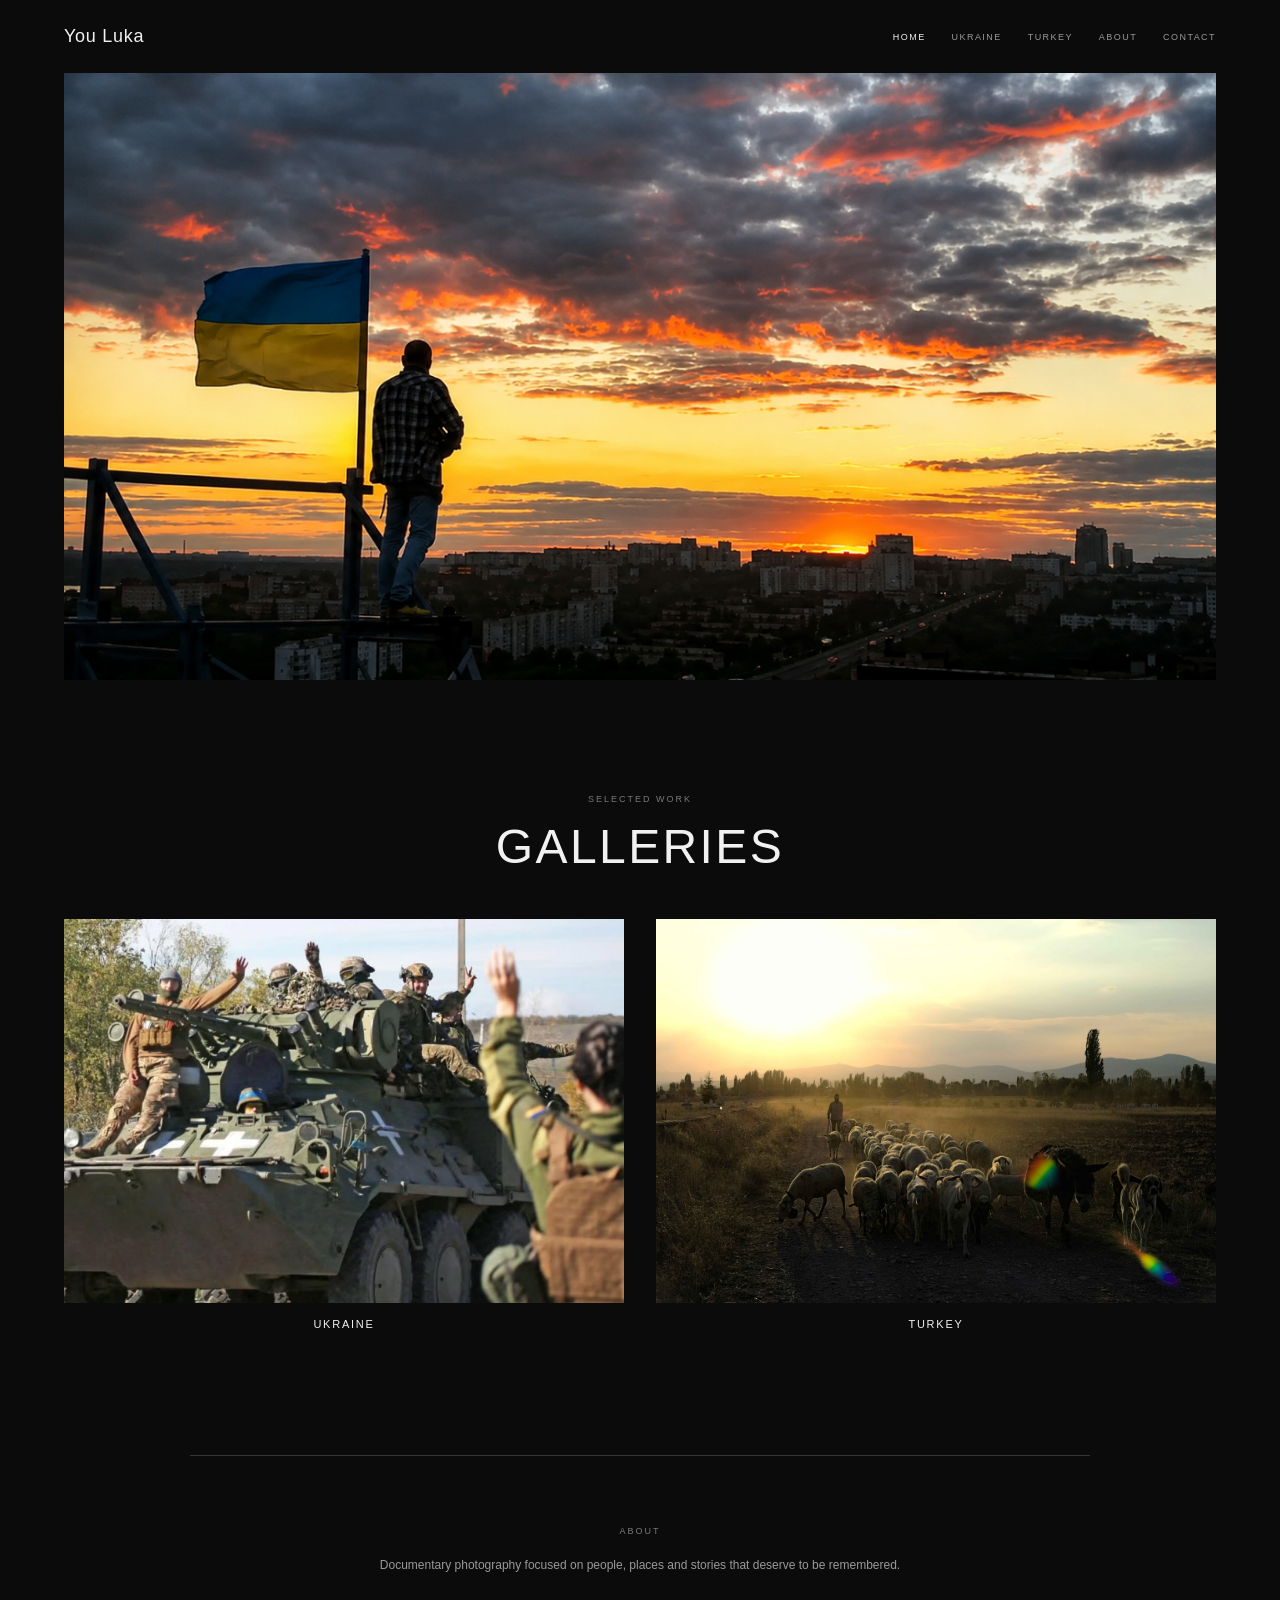
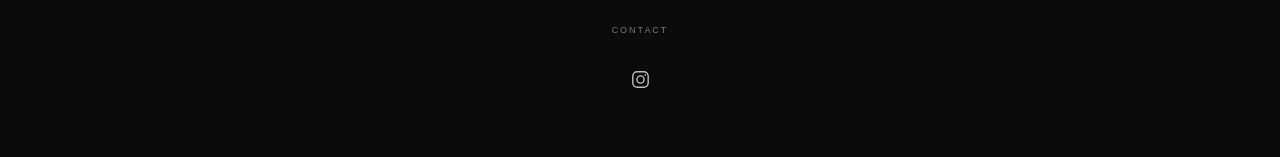
==== commit b925e252: "Add files via upload" ====
--- a/index.html
+++ b/index.html
@@ -1,40 +1,7 @@
-<!DOCTYPE html><html lang="en"><head>
-<meta charset="UTF-8"><meta name="viewport" content="width=device-width, initial-scale=1.0">
-<title>You Luka — Photography</title><link rel="stylesheet" href="style.css"></head><body>
-<header class="site-header">
-<a class="brand" href="index.html">You Luka</a>
-<nav>
-<a href="index.html">HOME</a>
-<a href="ukraine.html">UKRAINE</a>
-<a href="turkey.html">TURKEY</a>
-<a href="#about">ABOUT</a>
-<a href="#contact">CONTACT</a>
-</nav>
-</header>
-<section class="hero"><img class="hero-image" src="./images/ukraine/hero.png" alt="You Luka"></section>
-<section class="pro-header"><p class="pro-kicker">Selected work</p><h1 class="pro-title">Galleries</h1></section>
-<section class="gallery-list gallery-cards">
-<a class="gallery-card" href="ukraine.html"><img src="images/ukraine/cover.png" alt="Ukraine"><div class="gallery-card-info"><span class="gallery-no">01</span><span class="gallery-name">Ukraine</span><span class="gallery-type">Documentary</span></div></a>
-<a class="gallery-card" href="turkey.html"><img src="images/turkey/cover.png" alt="Turkey"><div class="gallery-card-info"><span class="gallery-no">02</span><span class="gallery-name">Turkey</span><span class="gallery-type">Documentary / Personal</span></div></a>
-</section>
-<footer class="site-footer">
-<section id="about" class="footer-section">
-  <p class="footer-label">ABOUT</p>
-  <p class="footer-text">Documentary photography focused on people, places and stories that deserve to be remembered.</p>
-</section>
-<section id="contact" class="footer-section footer-contact">
-  <p class="footer-label">CONTACT</p>
-  <a class="instagram-link" href="https://www.instagram.com/Yulia.1334/" target="_blank" rel="noopener" aria-label="Instagram">
-    <svg viewBox="0 0 24 24" aria-hidden="true">
-      <rect x="3.2" y="3.2" width="17.6" height="17.6" rx="5" fill="none" stroke="currentColor" stroke-width="1.6"/>
-      <circle cx="12" cy="12" r="4.1" fill="none" stroke="currentColor" stroke-width="1.6"/>
-      <circle cx="17.5" cy="6.7" r="1" fill="currentColor"/>
-    </svg>
-  </a>
-</section>
-</footer><div id="lightbox" class="lightbox">
-<button class="close" aria-label="Close">&times;</button>
-<button class="prev" aria-label="Previous">&#10094;</button>
-<img id="lightbox-img" alt="">
-<button class="next" aria-label="Next">&#10095;</button>
-</div><script src="script.js?v=pro2"></script></body></html>+<!doctype html><html lang="en"><head><meta charset="utf-8"><meta name="viewport" content="width=device-width,initial-scale=1"><title>You Luka — Documentary Photography</title><link rel="stylesheet" href="style.css"></head><body>
+<header class="site-header"><a class="brand" href="index.html">You Luka</a><nav class="main-nav"><a class="active" href="index.html">HOME</a><a href="ukraine.html">UKRAINE</a><a href="turkey.html">TURKEY</a><a href="#about">ABOUT</a><a href="#contact">CONTACT</a></nav></header>
+<main><section class="hero"><img src="./images/ukraine/hero.png" alt="You Luka"></section><section class="home-intro"><p class="eyebrow">SELECTED WORK</p><h1>GALLERIES</h1></section>
+<section class="gallery-cards"><a class="gallery-card" href="ukraine.html"><div class="cover-frame"><img src="images/ukraine/cover.png" alt="Ukraine"></div><div class="card-caption">UKRAINE</div></a><a class="gallery-card" href="turkey.html"><div class="cover-frame"><img src="images/turkey/cover.png" alt="Turkey"></div><div class="card-caption">TURKEY</div></a></section></main><footer class="site-footer">
+<section class="footer-section" id="about"><p class="footer-label">ABOUT</p><p class="footer-text">Documentary photography focused on people, places and stories that deserve to be remembered.</p></section>
+<section class="footer-section" id="contact"><p class="footer-label">CONTACT</p><a class="instagram-link" href="https://www.instagram.com/Yulia.1334/" target="_blank" rel="noopener" aria-label="Instagram"><svg viewBox="0 0 24 24"><rect x="3.2" y="3.2" width="17.6" height="17.6" rx="5" fill="none" stroke="currentColor" stroke-width="1.6"/><circle cx="12" cy="12" r="4.1" fill="none" stroke="currentColor" stroke-width="1.6"/><circle cx="17.5" cy="6.7" r="1" fill="currentColor"/></svg></a></section>
+</footer><script src="script.js"></script></body></html>
--- a/style.css
+++ b/style.css
@@ -1,613 +1,7 @@
-*{margin:0;padding:0;box-sizing:border-box}
-html{scroll-behavior:smooth}
-body{background:#000;color:#fff;font-family:Arial,Helvetica,sans-serif}
-header{position:fixed;top:0;left:0;width:100%;height:68px;display:flex;align-items:center;justify-content:space-between;padding:0 24px;background:#000;border-bottom:1px solid #181818;z-index:1000}
-.logo{color:#fff;text-decoration:none;font-weight:700;letter-spacing:-1.5px;font-size:30px;line-height:1}
-nav{display:flex;gap:30px;align-items:center}
-nav a{color:#fff;text-decoration:none;font-size:15px;letter-spacing:0;text-transform:none;opacity:1}
-nav a:hover{opacity:.5}
-
-section{padding:75px 4%;background:#000}
-section>h2{text-align:center;font-size:24px;font-weight:300;letter-spacing:4px;text-transform:uppercase;margin-bottom:42px}
-.categories{max-width:1000px;margin:0 auto 110px;display:grid;grid-template-columns:repeat(2,minmax(0,1fr));gap:18px}
-.category{position:relative;aspect-ratio:16/9;overflow:hidden;background:#111;border:1px solid #222;text-decoration:none}
-.category img{width:100%;height:100%;object-fit:cover;display:block;transition:.7s}
-.category:hover img{transform:scale(1.03);opacity:.65}
-.category-overlay{position:absolute;left:0;right:0;bottom:0;padding:24px;background:linear-gradient(transparent,rgba(0,0,0,.9));color:#fff}
-.category-overlay h3{font-size:23px;font-weight:400;letter-spacing:3px;text-transform:uppercase;margin-bottom:5px}
-.category-overlay span{font-size:11px;letter-spacing:2px;text-transform:uppercase;opacity:.7}
-.portfolio-category{max-width:1600px;margin:0 auto 105px;scroll-margin-top:90px}
-.category-header{text-align:center;margin-bottom:30px}
-.category-header h2{font-size:24px;font-weight:300;letter-spacing:4px;text-transform:uppercase;margin-bottom:8px}
-.category-header p{font-size:11px;color:#888;letter-spacing:2px;text-transform:uppercase}
-.gallery{display:grid;grid-template-columns:repeat(4,minmax(0,1fr));gap:5px}
-.gallery img{width:100%;aspect-ratio:3/2;object-fit:cover;display:block;cursor:pointer;transition:opacity .25s}
-.gallery img:hover{opacity:.72;transform:scale(1.01)}
-#about{max-width:900px;margin:auto;text-align:center}
-#about p{max-width:700px;margin:auto;color:#aaa;font-size:15px;line-height:1.9}
-#contact{text-align:center;padding-bottom:150px}
-#contact a{color:#fff;font-size:28px}
-#back-to-top{position:fixed;right:28px;bottom:28px;width:58px;height:58px;display:flex;align-items:center;justify-content:center;background:rgba(0,0,0,.9);border:1px solid #555;color:#fff;text-decoration:none;font-size:34px;z-index:1500;transition:.25s}
-#back-to-top:hover{background:#fff;color:#000;border-color:#fff;transform:translateY(-4px)}
-.lightbox{position:fixed;inset:0;background:rgba(0,0,0,.98);display:flex;align-items:center;justify-content:center;opacity:0;visibility:hidden;transition:.25s;z-index:2000}
-.lightbox.show{opacity:1;visibility:visible}
-#lightbox-img{max-width:92%;max-height:90vh;object-fit:contain}
-.close{position:absolute;top:20px;right:30px;background:none;border:0;color:#fff;font-size:42px;cursor:pointer;z-index:5}
-.prev,.next{position:absolute;top:50%;transform:translateY(-50%);background:none;border:0;color:#fff;font-size:46px;padding:20px;cursor:pointer}
-.prev{left:15px}.next{right:15px}
-@media(max-width:768px){
-header{height:58px;padding:0 16px}
-.logo{font-size:27px}
-nav{gap:14px}
-nav a{font-size:12px}
-.hero{height:70vh;padding-top:58px}
-.hero img{height:calc(70vh - 58px);object-fit:contain}
-.categories{grid-template-columns:1fr;max-width:520px;gap:12px;margin-bottom:75px}
-.category{aspect-ratio:16/9}
-.category-overlay{padding:20px}
-.category-overlay h3{font-size:21px}
-section{padding:60px 16px}
-section>h2{font-size:21px;margin-bottom:35px}
-.gallery{grid-template-columns:repeat(2,minmax(0,1fr));gap:4px}
-.portfolio-category{margin-bottom:75px}
-.category-header{margin-bottom:25px}
-.category-header h2{font-size:22px}
-.prev,.next{font-size:30px;padding:10px}
-.close{right:18px;font-size:34px}
-#back-to-top{right:16px;bottom:16px;width:48px;height:48px;font-size:28px}
-}
-
-/* DEFINITIVE HERO — PC + MOBILE */
-.hero{
-  position:relative;
-  width:100%;
-  height:78vh;
-  min-height:520px;
-  margin:0;
-  padding:68px 0 0;
-  background:#000;
-  overflow:hidden;
-  display:block;
-}
-.hero-image{
-  display:block;
-  width:100%;
-  height:100%;
-  margin:0;
-  padding:0;
-  object-fit:cover;
-  object-position:center center;
-}
-.hero-fallback{
-  background-image:url("https://raw.githubusercontent.com/YouLuka/You/main/images/ukraine/hero.jpg");
-  background-size:cover;
-  background-position:center center;
-  background-repeat:no-repeat;
-}
-.hero-fallback .hero-image{display:none}
-
-@media(max-width:768px){
-  .hero{
-    height:70vh;
-    min-height:420px;
-    padding-top:58px;
-  }
-  .hero-image{
-    width:100%;
-    height:100%;
-    object-fit:cover;
-    object-position:center center;
-  }
-}
-
-/* Short documentary-series descriptions */
-.series-description{
-  max-width:720px;
-  margin:16px auto 0;
-  color:#aaa;
-  font-size:14px;
-  line-height:1.7;
-  letter-spacing:.15px;
-  text-transform:none;
-}
-@media(max-width:768px){
-  .series-description{
-    font-size:13px;
-    line-height:1.65;
-    padding:0 8px;
-  }
-}
-
-/* FINAL HERO ONLY — hero.png, never photo 1 */
-.hero img,
-.hero-image{
-  content:url("./images/ukraine/hero.png");
-}
-
-/* MOBILE PHOTO SWIPE — FINAL */
-@media (max-width:768px){
-  #lightbox .prev,
-  #lightbox .next{
-    display:none !important;
-  }
-
-  #lightbox,
-  #lightbox-img{
-    touch-action:none;
-  }
-
-  #lightbox-img{
-    user-select:none;
-    -webkit-user-select:none;
-    -webkit-user-drag:none;
-  }
-}
-
-
-/* MULTI-PAGE NAVIGATION */
-.site-nav{position:relative;z-index:20;display:flex;justify-content:center;align-items:center;gap:28px;padding:18px 20px;font-size:11px;letter-spacing:.16em}
-.site-nav a{color:inherit;text-decoration:none}
-.site-nav a:hover{opacity:.65}
-@media(max-width:768px){.site-nav{gap:14px;padding:14px 10px;font-size:9px;flex-wrap:wrap}}
-
-
-/* TRUE MULTI-PAGE LAYOUT */
-.series-page{
-  padding:105px 4% 80px;
-  max-width:1600px;
-  margin:0 auto;
-}
-.series-cover{
-  width:100%;
-  max-width:1200px;
-  margin:0 auto 45px;
-  max-height:65vh;
-  overflow:hidden;
-  background:#111;
-}
-.series-cover img{
-  display:block;
-  width:100%;
-  max-height:65vh;
-  object-fit:cover;
-  object-position:center;
-}
-.series-page .category-header{
-  margin-bottom:30px;
-}
-@media(max-width:768px){
-  .series-page{padding:90px 16px 55px}
-  .series-cover{max-height:45vh;margin-bottom:30px}
-  .series-cover img{max-height:45vh}
-}
-
-
-/* FINAL COVER POSITION — CENTERED */
-.series-cover{
-  width:100%;
-  max-width:none;
-  display:flex;
-  justify-content:center;
-  align-items:center;
-  margin:0 auto 45px;
-  overflow:hidden;
-  background:#111;
-}
-
-.series-cover img{
-  display:block;
-  width:auto;
-  max-width:100%;
-  height:auto;
-  max-height:65vh;
-  margin:0 auto;
-  object-fit:contain;
-  object-position:center center;
-}
-
-/* BACK TO TOP — always clickable */
-#back-to-top{
-  position:fixed;
-  right:28px;
-  bottom:28px;
-  z-index:9999;
-  width:50px;
-  height:50px;
-  display:flex;
-  align-items:center;
-  justify-content:center;
-  box-sizing:border-box;
-  color:#fff;
-  background:rgba(0,0,0,.72);
-  border:1px solid rgba(255,255,255,.35);
-  text-decoration:none;
-  font-size:28px;
-  line-height:1;
-  cursor:pointer;
-}
-
-#back-to-top:hover{
-  background:rgba(255,255,255,.12);
-}
-
-@media(max-width:768px){
-  .series-cover{
-    margin-bottom:30px;
-  }
-  .series-cover img{
-    max-height:45vh;
-    width:auto;
-    max-width:100%;
-  }
-  #back-to-top{
-    right:16px;
-    bottom:16px;
-    width:46px;
-    height:46px;
-  }
-}
-
-/* YOU LUKA PRO — gallery selector and automatic counters */
-.pro-header{max-width:1250px;margin:0 auto;padding:80px 5% 35px}
-.pro-kicker{font-size:10px;letter-spacing:.2em;text-transform:uppercase;opacity:.55;margin:0 0 12px}
-.pro-title{font-size:clamp(32px,5vw,58px);font-weight:400;margin:0}
-.gallery-list{max-width:1250px;margin:20px auto 100px;padding:0 5%}
-.gallery-link{display:grid;grid-template-columns:70px 1fr auto;gap:25px;align-items:center;padding:28px 0;border-top:1px solid rgba(127,127,127,.28);color:inherit;text-decoration:none}
-.gallery-link:last-child{border-bottom:1px solid rgba(127,127,127,.28)}
-.gallery-link:hover{opacity:.6}
-.gallery-no{font-size:10px;opacity:.5;letter-spacing:.12em}
-.gallery-name{font-size:clamp(24px,3vw,40px);font-weight:400}
-.gallery-type{font-size:9px;letter-spacing:.14em;text-transform:uppercase;opacity:.5}
-.pro-series{max-width:1250px;margin:0 auto;padding:80px 5% 25px}
-.pro-series h2{font-size:clamp(32px,5vw,58px);font-weight:400;margin:0}
-.pro-sub{font-size:10px;letter-spacing:.15em;text-transform:uppercase;opacity:.55;margin-top:10px}
-.pro-count{font-size:10px;letter-spacing:.12em;opacity:.55;margin-top:16px}
-.pro-nav{max-width:1250px;margin:0 auto;padding:0 5% 35px;display:flex;justify-content:space-between}
-.pro-nav a{color:inherit;text-decoration:none;font-size:10px;letter-spacing:.13em;text-transform:uppercase}
-#lightbox-counter{position:absolute;left:50%;bottom:22px;transform:translateX(-50%);color:#fff;font-size:10px;letter-spacing:.15em;z-index:20}
-@media(max-width:768px){
- .pro-header{padding:55px 5% 25px}
- .gallery-list{margin-bottom:65px}
- .gallery-link{grid-template-columns:35px 1fr;gap:12px;padding:22px 0}
- .gallery-type{grid-column:2}
- .pro-series{padding:55px 5% 20px}
- .pro-nav{padding-bottom:28px}
- #lightbox .prev,#lightbox .next{display:none!important}
-}
-
-/* HOME COVER SELECTOR */
-.gallery-cards{display:grid;grid-template-columns:repeat(2,minmax(0,1fr));gap:28px}
-.gallery-card{display:block;overflow:hidden;color:inherit;text-decoration:none;background:#111}
-.gallery-card img{display:block;width:100%;height:auto;aspect-ratio:auto;object-fit:contain;object-position:center;background:#000;transition:opacity .4s ease}
-.gallery-card:hover img{opacity:.82}
-.gallery-card-info{display:grid;grid-template-columns:45px 1fr auto;align-items:center;gap:14px;padding:16px 4px 0}
-.gallery-card .gallery-name{font-size:clamp(22px,3vw,36px)}
-.gallery-card .gallery-type{font-size:9px;letter-spacing:.14em;text-transform:uppercase;opacity:.5}
-.instagram-link{display:inline-flex;align-items:center;justify-content:center;width:42px;height:42px;border:1px solid rgba(255,255,255,.35);border-radius:50%;color:inherit!important;text-decoration:none!important;font-size:30px;line-height:1}
-.instagram-link:hover{opacity:.6;transform:scale(1.05)}
-@media(max-width:768px){.gallery-cards{grid-template-columns:1fr;gap:38px}.gallery-card-info{grid-template-columns:35px 1fr}.gallery-card .gallery-type{grid-column:2}}
-
-/* FINAL COVER FIX — never stretch or crop the original cover */
-.gallery-cards .gallery-card{
-  overflow:hidden;
-}
-.gallery-cards .gallery-card img{
-  width:100%;
-  height:auto;
-  max-height:none;
-  aspect-ratio:auto !important;
-  object-fit:contain !important;
-  object-position:center center;
-  display:block;
-}
-@media (min-width:769px){
-  .gallery-cards{
-    align-items:start;
-  }
-}
-@media (max-width:768px){
-  .gallery-cards .gallery-card img{
-    width:100%;
-    height:auto;
-    aspect-ratio:auto !important;
-    object-fit:contain !important;
-  }
-}
-
-/* Lightbox touch behavior: swipe without accidental browser gestures */
-#lightbox{
-  touch-action:pan-y;
-  -ms-touch-action:pan-y;
-}
-#lightbox-img{
-  touch-action:none;
-  -ms-touch-action:none;
-  user-select:none;
-  -webkit-user-drag:none;
-}
-
-/* FINAL COVER LAYOUT — both covers have exactly the same dimensions */
-.gallery-cards{
-  display:grid;
-  grid-template-columns:repeat(2,minmax(0,1fr));
-  gap:28px;
-  align-items:start;
-}
-.gallery-cards .gallery-card{
-  width:100%;
-  overflow:hidden;
-}
-.gallery-cards .gallery-card img{
-  display:block;
-  width:100%;
-  height:clamp(220px, 30vw, 430px);
-  aspect-ratio:auto !important;
-  object-fit:cover !important;
-  object-position:center center;
-  background:#000;
-  transition:opacity .4s ease;
-}
-.gallery-cards .gallery-card:hover img{
-  transform:none !important;
-  opacity:.82;
-}
-@media(max-width:768px){
-  .gallery-cards{
-    grid-template-columns:1fr;
-    gap:38px;
-  }
-  .gallery-cards .gallery-card img{
-    width:100%;
-    height:clamp(210px, 58vw, 330px);
-    object-fit:cover !important;
-    object-position:center center;
-  }
-}
-
-/* MOBILE GALLERY NAV — Home left, next gallery right */
-@media(max-width:768px){
-  .pro-nav{
-    width:100%;
-    box-sizing:border-box;
-    padding-left:5%;
-    padding-right:5%;
-    display:flex;
-    align-items:center;
-    justify-content:space-between;
-    gap:0;
-  }
-  .pro-nav a{
-    display:block;
-    max-width:46%;
-  }
-  .pro-nav a:first-child{text-align:left;}
-  .pro-nav a:last-child{text-align:right;}
-}
-
-/* ABOUT / CONTACT — clean editorial footer */
-.site-footer{
-  max-width:1100px;
-  margin:120px auto 0;
-  padding:70px 5% 55px;
-  display:grid;
-  grid-template-columns:minmax(0,1.5fr) minmax(180px,.7fr);
-  column-gap:120px;
-  border-top:1px solid rgba(127,127,127,.22);
-}
-.footer-section{min-width:0}
-.footer-label{
-  margin:0 0 18px;
-  font-size:9px;
-  letter-spacing:.2em;
-  text-transform:uppercase;
-  opacity:.5;
-}
-.footer-text{
-  max-width:560px;
-  margin:0;
-  font-size:12px;
-  line-height:1.9;
-  opacity:.72;
-}
-.footer-contact{
-  display:flex;
-  flex-direction:column;
-  align-items:flex-start;
-}
-.instagram-link{
-  width:auto!important;
-  height:auto!important;
-  border:0!important;
-  border-radius:0!important;
-  display:inline-flex!important;
-  align-items:center;
-  gap:10px;
-  color:inherit!important;
-  text-decoration:none!important;
-  font-size:10px;
-  letter-spacing:.1em;
-  transition:opacity .2s ease;
-}
-.instagram-link svg{
-  width:23px;
-  height:23px;
-  display:block;
-}
-.instagram-link:hover{
-  opacity:.55;
-  transform:none!important;
-}
-@media(max-width:768px){
-  .site-footer{
-    margin-top:85px;
-    padding:50px 5% 40px;
-    grid-template-columns:1fr;
-    row-gap:42px;
-  }
-  .footer-text{max-width:100%}
-}
-
-/* =========================================================
-   YOU LUKA — FINAL UNIFIED RESPONSIVE OVERRIDES
-   Designed for desktop + Android + iOS + major browsers
-   ========================================================= */
-
-/* HOME COVERS: identical visual frame */
-.gallery-cards{
-  display:grid !important;
-  grid-template-columns:repeat(2,minmax(0,1fr)) !important;
-  gap:32px !important;
-  align-items:start;
-}
-.gallery-cards .gallery-card{
-  display:block;
-  width:100%;
-  min-width:0;
-  overflow:hidden;
-}
-.gallery-cards .gallery-card img{
-  display:block;
-  width:100% !important;
-  height:clamp(240px,31vw,430px) !important;
-  aspect-ratio:auto !important;
-  object-fit:cover !important;
-  object-position:center center !important;
-  background:#111;
-  transform:none !important;
-}
-.gallery-card-info{
-  min-height:58px;
-  padding-top:16px;
-}
-
-/* GALLERY SWITCHER: always separated left/right */
-.pro-nav{
-  width:100%;
-  max-width:1250px;
-  box-sizing:border-box;
-  margin:0 auto;
-  padding:0 5% 42px !important;
-  display:flex !important;
-  align-items:center;
-  justify-content:space-between !important;
-  gap:clamp(70px,18vw,260px) !important;
-}
-.pro-nav a{
-  flex:0 1 auto;
-  max-width:42%;
-  white-space:nowrap;
-}
-.pro-nav a:first-child{text-align:left;margin-right:auto}
-.pro-nav a:last-child{text-align:right;margin-left:auto}
-
-/* CLEAN ABOUT / CONTACT */
-.site-footer{
-  max-width:1100px !important;
-  margin:125px auto 0 !important;
-  padding:72px 5% 60px !important;
-  display:grid !important;
-  grid-template-columns:minmax(0,1fr) minmax(140px,.45fr) !important;
-  column-gap:clamp(60px,10vw,150px) !important;
-  row-gap:55px !important;
-  border-top:1px solid rgba(127,127,127,.22);
-}
-.footer-section{min-width:0}
-.footer-label{
-  margin:0 0 20px !important;
-  font-size:9px !important;
-  line-height:1.2;
-  letter-spacing:.22em !important;
-  text-transform:uppercase;
-  opacity:.48;
-}
-.footer-text{
-  max-width:560px;
-  margin:0 !important;
-  font-size:12px;
-  line-height:2 !important;
-  opacity:.7;
-}
-.footer-contact{
-  display:flex !important;
-  flex-direction:column;
-  align-items:flex-start !important;
-}
-.instagram-link{
-  width:30px !important;
-  height:30px !important;
-  display:inline-flex !important;
-  align-items:center;
-  justify-content:center;
-  border:0 !important;
-  padding:0 !important;
-  margin-top:2px;
-  color:inherit !important;
-  text-decoration:none !important;
-  opacity:.78;
-}
-.instagram-link svg{
-  width:23px !important;
-  height:23px !important;
-  display:block;
-}
-.instagram-link:hover{opacity:.5;transform:none!important}
-
-/* Avoid horizontal overflow on any device */
-html,body{max-width:100%;overflow-x:hidden}
-
-/* Android/iOS and narrow screens */
-@media (max-width:768px){
-  .gallery-cards{
-    grid-template-columns:1fr !important;
-    gap:42px !important;
-  }
-  .gallery-cards .gallery-card img{
-    width:100% !important;
-    height:clamp(220px,58vw,340px) !important;
-    object-fit:cover !important;
-  }
-  .gallery-card-info{
-    min-height:0;
-    padding-top:13px;
-  }
-
-  .pro-nav{
-    padding-left:6% !important;
-    padding-right:6% !important;
-    padding-bottom:34px !important;
-    gap:clamp(90px,26vw,180px) !important;
-  }
-  .pro-nav a{
-    max-width:38%;
-    font-size:9px;
-    letter-spacing:.1em;
-  }
-
-  .site-footer{
-    margin-top:90px !important;
-    padding:58px 6% 45px !important;
-    grid-template-columns:1fr !important;
-    row-gap:48px !important;
-  }
-  .footer-text{
-    max-width:100%;
-    line-height:1.9 !important;
-  }
-}
-
-/* Very small Android/iPhone screens */
-@media (max-width:390px){
-  .pro-nav{
-    padding-left:6% !important;
-    padding-right:6% !important;
-    gap:55px !important;
-  }
-  .pro-nav a{max-width:40%;font-size:8px}
-}
-
-/* Desktop: keep both cover cards equal */
-@media (min-width:769px){
-  .gallery-cards .gallery-card img{
-    height:clamp(260px,30vw,430px) !important;
-  }
-}
+*{box-sizing:border-box}html,body{margin:0;background:#0b0b0b;color:#f1f1f1;font-family:Arial,Helvetica,sans-serif;overflow-x:hidden}a{color:inherit;text-decoration:none}.site-header{padding:26px 5vw;display:flex;justify-content:space-between;align-items:center;gap:30px}.brand{font-size:18px;letter-spacing:.04em}.main-nav{display:flex;gap:26px;flex-wrap:wrap;justify-content:flex-end}.main-nav a{font-size:9px;letter-spacing:.16em;opacity:.62}.main-nav a.active,.main-nav a:hover{opacity:1}
+.hero{padding:0 5vw;display:flex;justify-content:center}.hero img{display:block;width:100%;height:auto;max-height:78vh;object-fit:contain}.home-intro{text-align:center;padding:105px 5vw 45px}.eyebrow,.gallery-subtitle,.footer-label{font-size:9px;letter-spacing:.22em;text-transform:uppercase;opacity:.48}.home-intro h1,.gallery-intro h1{margin:15px 0 0;font-size:clamp(28px,4vw,48px);font-weight:400;letter-spacing:.05em}
+.gallery-cards{width:90%;max-width:1280px;margin:auto;display:grid;grid-template-columns:repeat(2,minmax(0,1fr));gap:32px}.cover-frame{width:100%;height:clamp(260px,30vw,430px);overflow:hidden;background:#151515}.cover-frame img{width:100%;height:100%;display:block;object-fit:cover;object-position:center}.card-caption{text-align:center;padding:15px 0;font-size:11px;letter-spacing:.16em}
+.gallery-intro{text-align:center;padding:78px 5vw 55px}.gallery-description{max-width:680px;margin:22px auto 0;font-size:12px;line-height:1.9;opacity:.58}.gallery-count{font-size:9px;letter-spacing:.16em;opacity:.48}.photo-grid{width:90%;max-width:1280px;margin:auto;display:grid;grid-template-columns:repeat(3,minmax(0,1fr));gap:16px}.photo-grid img{width:100%;display:block;cursor:pointer}.gallery-nav{width:90%;max-width:1280px;margin:0 auto;padding:120px 0 35px;display:flex;justify-content:space-between;gap:140px}.gallery-nav a{font-size:13px;letter-spacing:.13em;opacity:.78;padding:12px 0}
+.site-footer{width:90%;max-width:900px;margin:110px auto 0;padding:70px 20px 65px;border-top:1px solid rgba(241,241,241,.18);display:flex;flex-direction:column;align-items:center;text-align:center;gap:48px}.footer-section{width:100%;display:flex;flex-direction:column;align-items:center;text-align:center}.footer-label{margin:0 0 18px}.footer-text{max-width:650px;margin:0;font-size:12px;line-height:1.9;opacity:.62}.instagram-link{width:25px;height:25px;margin-top:14px;display:flex;align-items:center;justify-content:center;opacity:.78}.instagram-link svg{width:21px;height:21px}
+.lightbox{position:fixed;inset:0;z-index:10;background:rgba(0,0,0,.96);display:flex;align-items:center;justify-content:center;padding:50px;touch-action:none}.lightbox[hidden]{display:none}.lightbox figure{margin:0;display:flex;flex-direction:column;align-items:center}.lightbox-img{max-width:90vw;max-height:82vh;object-fit:contain;user-select:none;-webkit-user-drag:none}.lightbox-counter{font-size:9px;letter-spacing:.15em;opacity:.6;margin-top:14px}.lightbox button{position:absolute;background:none;border:0;color:#fff;cursor:pointer}.lightbox-close{top:15px;right:22px;font-size:34px}.lightbox-prev,.lightbox-next{top:50%;font-size:55px;transform:translateY(-50%)}.lightbox-prev{left:20px}.lightbox-next{right:20px}
+@media(max-width:768px){.site-header{padding:20px 6vw;flex-direction:column;gap:18px}.main-nav{justify-content:center;gap:17px}.main-nav a{font-size:8px}.hero{padding:0 6vw}.home-intro{padding:75px 6vw 38px}.gallery-cards{width:88%;grid-template-columns:1fr;gap:42px}.cover-frame{height:58vw;max-height:340px}.gallery-intro{padding:60px 6vw 45px}.gallery-description{max-width:92%;font-size:11px}.photo-grid{width:88%;grid-template-columns:repeat(2,minmax(0,1fr));gap:10px}.gallery-nav{width:88%;padding:130px 0 30px;gap:90px}.gallery-nav a{font-size:12px}.site-footer{width:88%;margin-top:100px;padding:60px 15px 45px;gap:48px}.lightbox{padding:25px}.lightbox-prev,.lightbox-next{display:none}}@media(max-width:390px){.main-nav{gap:12px}.gallery-nav{gap:55px}.gallery-nav a{font-size:11px}}
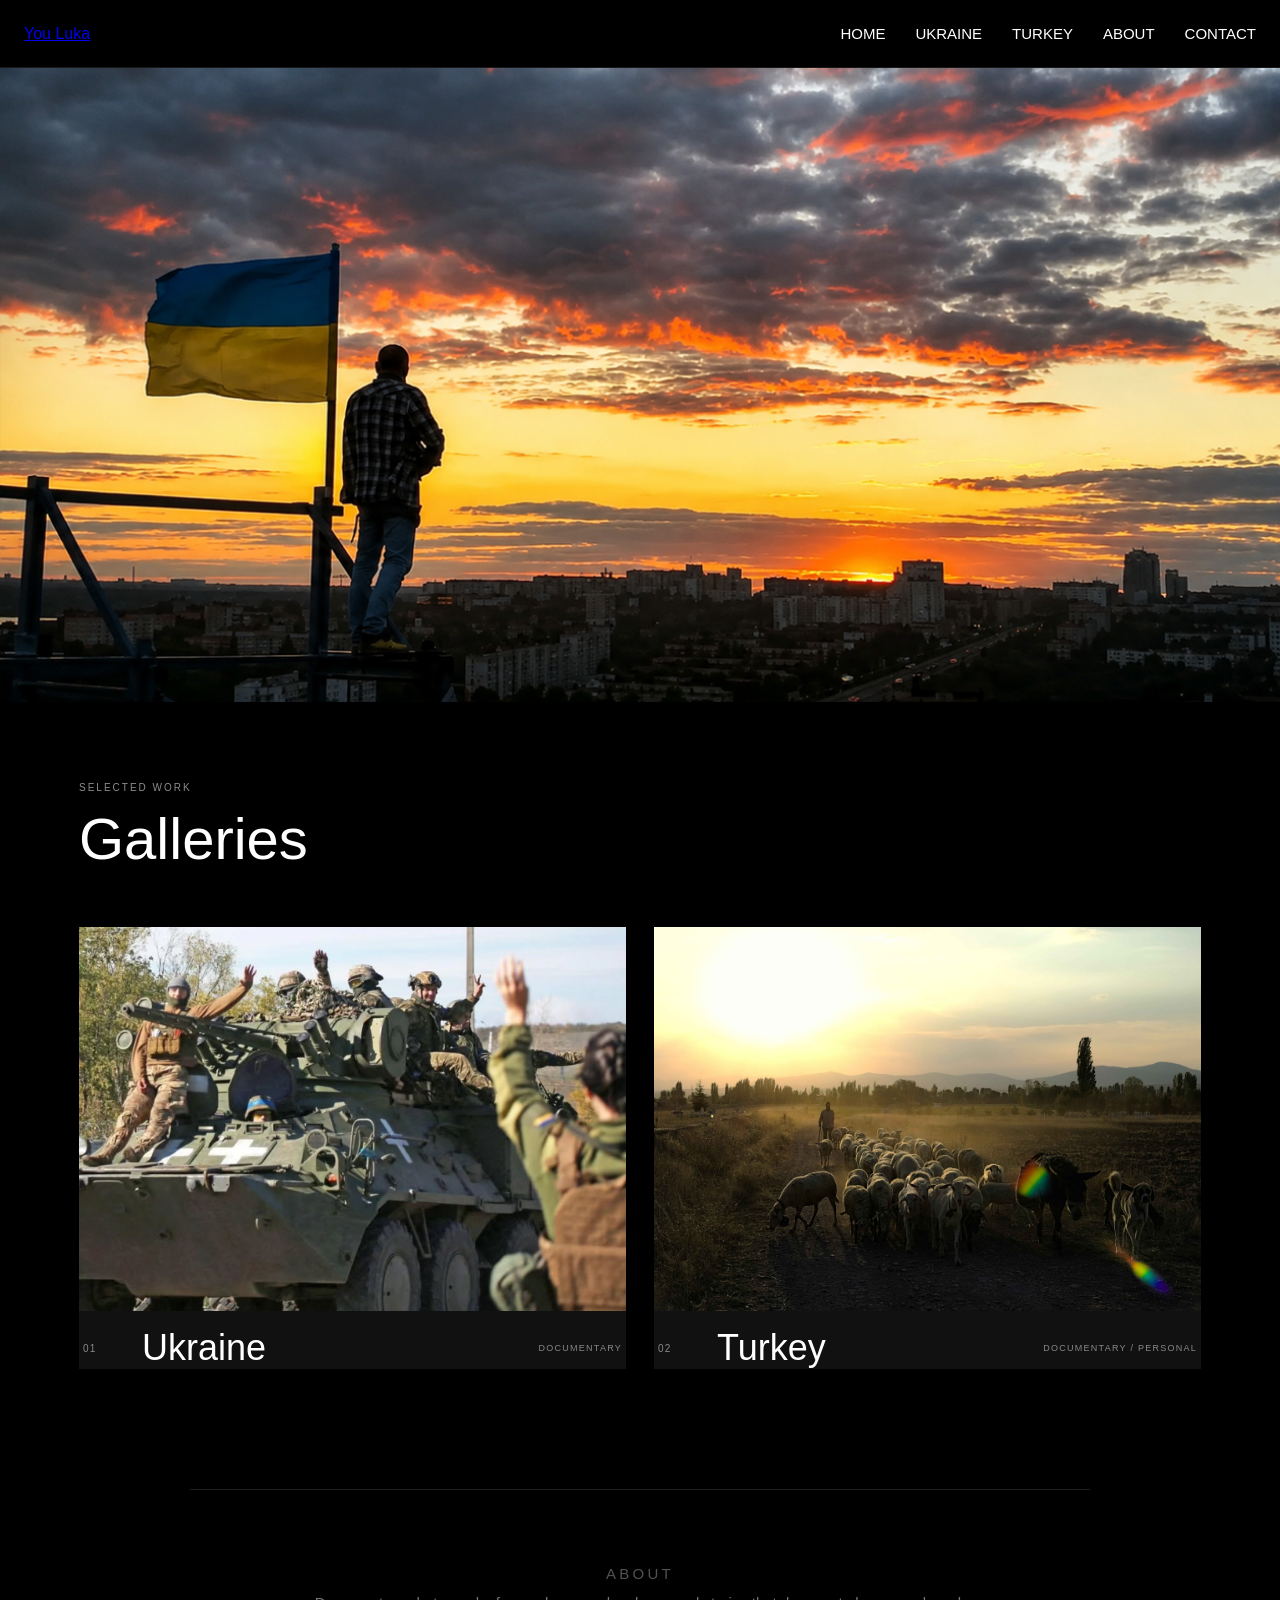
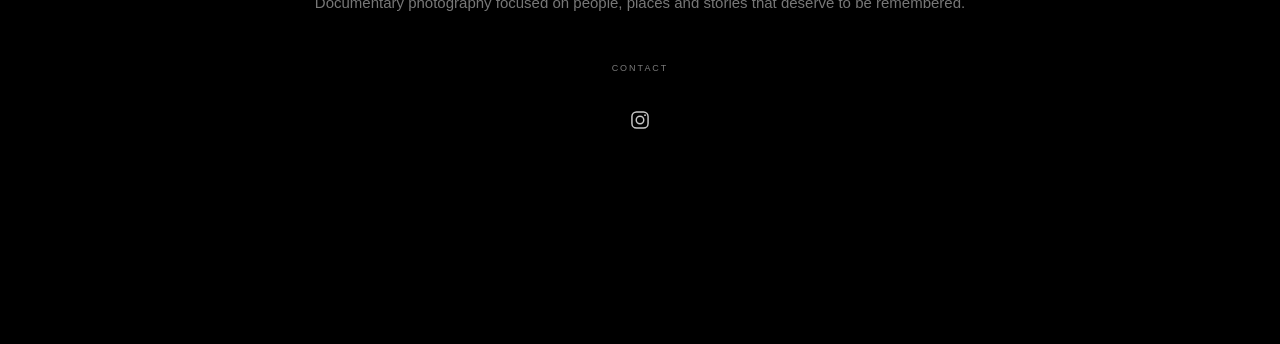
==== commit 0b8f0807: "Add files via upload" ====
--- a/index.html
+++ b/index.html
@@ -1,7 +1,40 @@
-<!doctype html><html lang="en"><head><meta charset="utf-8"><meta name="viewport" content="width=device-width,initial-scale=1"><title>You Luka — Documentary Photography</title><link rel="stylesheet" href="style.css"></head><body>
-<header class="site-header"><a class="brand" href="index.html">You Luka</a><nav class="main-nav"><a class="active" href="index.html">HOME</a><a href="ukraine.html">UKRAINE</a><a href="turkey.html">TURKEY</a><a href="#about">ABOUT</a><a href="#contact">CONTACT</a></nav></header>
-<main><section class="hero"><img src="./images/ukraine/hero.png" alt="You Luka"></section><section class="home-intro"><p class="eyebrow">SELECTED WORK</p><h1>GALLERIES</h1></section>
-<section class="gallery-cards"><a class="gallery-card" href="ukraine.html"><div class="cover-frame"><img src="images/ukraine/cover.png" alt="Ukraine"></div><div class="card-caption">UKRAINE</div></a><a class="gallery-card" href="turkey.html"><div class="cover-frame"><img src="images/turkey/cover.png" alt="Turkey"></div><div class="card-caption">TURKEY</div></a></section></main><footer class="site-footer">
-<section class="footer-section" id="about"><p class="footer-label">ABOUT</p><p class="footer-text">Documentary photography focused on people, places and stories that deserve to be remembered.</p></section>
-<section class="footer-section" id="contact"><p class="footer-label">CONTACT</p><a class="instagram-link" href="https://www.instagram.com/Yulia.1334/" target="_blank" rel="noopener" aria-label="Instagram"><svg viewBox="0 0 24 24"><rect x="3.2" y="3.2" width="17.6" height="17.6" rx="5" fill="none" stroke="currentColor" stroke-width="1.6"/><circle cx="12" cy="12" r="4.1" fill="none" stroke="currentColor" stroke-width="1.6"/><circle cx="17.5" cy="6.7" r="1" fill="currentColor"/></svg></a></section>
-</footer><script src="script.js"></script></body></html>+<!DOCTYPE html><html lang="en"><head>
+<meta charset="UTF-8"><meta name="viewport" content="width=device-width, initial-scale=1.0">
+<title>You Luka — Photography</title><link rel="stylesheet" href="style.css"></head><body>
+<header class="site-header">
+<a class="brand" href="index.html">You Luka</a>
+<nav>
+<a href="index.html">HOME</a>
+<a href="ukraine.html">UKRAINE</a>
+<a href="turkey.html">TURKEY</a>
+<a href="#about">ABOUT</a>
+<a href="#contact">CONTACT</a>
+</nav>
+</header>
+<section class="hero"><img class="hero-image" src="./images/ukraine/hero.png" alt="You Luka"></section>
+<section class="pro-header"><p class="pro-kicker">Selected work</p><h1 class="pro-title">Galleries</h1></section>
+<section class="gallery-list gallery-cards">
+<a class="gallery-card" href="ukraine.html"><img src="images/ukraine/cover.png" alt="Ukraine"><div class="gallery-card-info"><span class="gallery-no">01</span><span class="gallery-name">Ukraine</span><span class="gallery-type">Documentary</span></div></a>
+<a class="gallery-card" href="turkey.html"><img src="images/turkey/cover.png" alt="Turkey"><div class="gallery-card-info"><span class="gallery-no">02</span><span class="gallery-name">Turkey</span><span class="gallery-type">Documentary / Personal</span></div></a>
+</section>
+<footer class="site-footer">
+<section id="about" class="footer-section">
+  <p class="footer-label">ABOUT</p>
+  <p class="footer-text">Documentary photography focused on people, places and stories that deserve to be remembered.</p>
+</section>
+<section id="contact" class="footer-section footer-contact">
+  <p class="footer-label">CONTACT</p>
+  <a class="instagram-link" href="https://www.instagram.com/Yulia.1334/" target="_blank" rel="noopener" aria-label="Instagram">
+    <svg viewBox="0 0 24 24" aria-hidden="true">
+      <rect x="3.2" y="3.2" width="17.6" height="17.6" rx="5" fill="none" stroke="currentColor" stroke-width="1.6"/>
+      <circle cx="12" cy="12" r="4.1" fill="none" stroke="currentColor" stroke-width="1.6"/>
+      <circle cx="17.5" cy="6.7" r="1" fill="currentColor"/>
+    </svg>
+  </a>
+</section>
+</footer><div id="lightbox" class="lightbox">
+<button class="close" aria-label="Close">&times;</button>
+<button class="prev" aria-label="Previous">&#10094;</button>
+<img id="lightbox-img" alt="">
+<button class="next" aria-label="Next">&#10095;</button>
+</div><script src="script.js?v=pro2"></script></body></html>
--- a/style.css
+++ b/style.css
@@ -1,7 +1,440 @@
-*{box-sizing:border-box}html,body{margin:0;background:#0b0b0b;color:#f1f1f1;font-family:Arial,Helvetica,sans-serif;overflow-x:hidden}a{color:inherit;text-decoration:none}.site-header{padding:26px 5vw;display:flex;justify-content:space-between;align-items:center;gap:30px}.brand{font-size:18px;letter-spacing:.04em}.main-nav{display:flex;gap:26px;flex-wrap:wrap;justify-content:flex-end}.main-nav a{font-size:9px;letter-spacing:.16em;opacity:.62}.main-nav a.active,.main-nav a:hover{opacity:1}
-.hero{padding:0 5vw;display:flex;justify-content:center}.hero img{display:block;width:100%;height:auto;max-height:78vh;object-fit:contain}.home-intro{text-align:center;padding:105px 5vw 45px}.eyebrow,.gallery-subtitle,.footer-label{font-size:9px;letter-spacing:.22em;text-transform:uppercase;opacity:.48}.home-intro h1,.gallery-intro h1{margin:15px 0 0;font-size:clamp(28px,4vw,48px);font-weight:400;letter-spacing:.05em}
-.gallery-cards{width:90%;max-width:1280px;margin:auto;display:grid;grid-template-columns:repeat(2,minmax(0,1fr));gap:32px}.cover-frame{width:100%;height:clamp(260px,30vw,430px);overflow:hidden;background:#151515}.cover-frame img{width:100%;height:100%;display:block;object-fit:cover;object-position:center}.card-caption{text-align:center;padding:15px 0;font-size:11px;letter-spacing:.16em}
-.gallery-intro{text-align:center;padding:78px 5vw 55px}.gallery-description{max-width:680px;margin:22px auto 0;font-size:12px;line-height:1.9;opacity:.58}.gallery-count{font-size:9px;letter-spacing:.16em;opacity:.48}.photo-grid{width:90%;max-width:1280px;margin:auto;display:grid;grid-template-columns:repeat(3,minmax(0,1fr));gap:16px}.photo-grid img{width:100%;display:block;cursor:pointer}.gallery-nav{width:90%;max-width:1280px;margin:0 auto;padding:120px 0 35px;display:flex;justify-content:space-between;gap:140px}.gallery-nav a{font-size:13px;letter-spacing:.13em;opacity:.78;padding:12px 0}
-.site-footer{width:90%;max-width:900px;margin:110px auto 0;padding:70px 20px 65px;border-top:1px solid rgba(241,241,241,.18);display:flex;flex-direction:column;align-items:center;text-align:center;gap:48px}.footer-section{width:100%;display:flex;flex-direction:column;align-items:center;text-align:center}.footer-label{margin:0 0 18px}.footer-text{max-width:650px;margin:0;font-size:12px;line-height:1.9;opacity:.62}.instagram-link{width:25px;height:25px;margin-top:14px;display:flex;align-items:center;justify-content:center;opacity:.78}.instagram-link svg{width:21px;height:21px}
-.lightbox{position:fixed;inset:0;z-index:10;background:rgba(0,0,0,.96);display:flex;align-items:center;justify-content:center;padding:50px;touch-action:none}.lightbox[hidden]{display:none}.lightbox figure{margin:0;display:flex;flex-direction:column;align-items:center}.lightbox-img{max-width:90vw;max-height:82vh;object-fit:contain;user-select:none;-webkit-user-drag:none}.lightbox-counter{font-size:9px;letter-spacing:.15em;opacity:.6;margin-top:14px}.lightbox button{position:absolute;background:none;border:0;color:#fff;cursor:pointer}.lightbox-close{top:15px;right:22px;font-size:34px}.lightbox-prev,.lightbox-next{top:50%;font-size:55px;transform:translateY(-50%)}.lightbox-prev{left:20px}.lightbox-next{right:20px}
-@media(max-width:768px){.site-header{padding:20px 6vw;flex-direction:column;gap:18px}.main-nav{justify-content:center;gap:17px}.main-nav a{font-size:8px}.hero{padding:0 6vw}.home-intro{padding:75px 6vw 38px}.gallery-cards{width:88%;grid-template-columns:1fr;gap:42px}.cover-frame{height:58vw;max-height:340px}.gallery-intro{padding:60px 6vw 45px}.gallery-description{max-width:92%;font-size:11px}.photo-grid{width:88%;grid-template-columns:repeat(2,minmax(0,1fr));gap:10px}.gallery-nav{width:88%;padding:130px 0 30px;gap:90px}.gallery-nav a{font-size:12px}.site-footer{width:88%;margin-top:100px;padding:60px 15px 45px;gap:48px}.lightbox{padding:25px}.lightbox-prev,.lightbox-next{display:none}}@media(max-width:390px){.main-nav{gap:12px}.gallery-nav{gap:55px}.gallery-nav a{font-size:11px}}
+*{margin:0;padding:0;box-sizing:border-box}
+html{scroll-behavior:smooth}
+body{background:#000;color:#fff;font-family:Arial,Helvetica,sans-serif}
+header{position:fixed;top:0;left:0;width:100%;height:68px;display:flex;align-items:center;justify-content:space-between;padding:0 24px;background:#000;border-bottom:1px solid #181818;z-index:1000}
+.logo{color:#fff;text-decoration:none;font-weight:700;letter-spacing:-1.5px;font-size:30px;line-height:1}
+nav{display:flex;gap:30px;align-items:center}
+nav a{color:#fff;text-decoration:none;font-size:15px;letter-spacing:0;text-transform:none;opacity:1}
+nav a:hover{opacity:.5}
+
+section{padding:75px 4%;background:#000}
+section>h2{text-align:center;font-size:24px;font-weight:300;letter-spacing:4px;text-transform:uppercase;margin-bottom:42px}
+.categories{max-width:1000px;margin:0 auto 110px;display:grid;grid-template-columns:repeat(2,minmax(0,1fr));gap:18px}
+.category{position:relative;aspect-ratio:16/9;overflow:hidden;background:#111;border:1px solid #222;text-decoration:none}
+.category img{width:100%;height:100%;object-fit:cover;display:block;transition:.7s}
+.category:hover img{transform:scale(1.03);opacity:.65}
+.category-overlay{position:absolute;left:0;right:0;bottom:0;padding:24px;background:linear-gradient(transparent,rgba(0,0,0,.9));color:#fff}
+.category-overlay h3{font-size:23px;font-weight:400;letter-spacing:3px;text-transform:uppercase;margin-bottom:5px}
+.category-overlay span{font-size:11px;letter-spacing:2px;text-transform:uppercase;opacity:.7}
+.portfolio-category{max-width:1600px;margin:0 auto 105px;scroll-margin-top:90px}
+.category-header{text-align:center;margin-bottom:30px}
+.category-header h2{font-size:24px;font-weight:300;letter-spacing:4px;text-transform:uppercase;margin-bottom:8px}
+.category-header p{font-size:11px;color:#888;letter-spacing:2px;text-transform:uppercase}
+.gallery{display:grid;grid-template-columns:repeat(4,minmax(0,1fr));gap:5px}
+.gallery img{width:100%;aspect-ratio:3/2;object-fit:cover;display:block;cursor:pointer;transition:opacity .25s}
+.gallery img:hover{opacity:.72;transform:scale(1.01)}
+#about{max-width:900px;margin:auto;text-align:center}
+#about p{max-width:700px;margin:auto;color:#aaa;font-size:15px;line-height:1.9}
+#contact{text-align:center;padding-bottom:150px}
+#contact a{color:#fff;font-size:28px}
+#back-to-top{position:fixed;right:28px;bottom:28px;width:58px;height:58px;display:flex;align-items:center;justify-content:center;background:rgba(0,0,0,.9);border:1px solid #555;color:#fff;text-decoration:none;font-size:34px;z-index:1500;transition:.25s}
+#back-to-top:hover{background:#fff;color:#000;border-color:#fff;transform:translateY(-4px)}
+.lightbox{position:fixed;inset:0;background:rgba(0,0,0,.98);display:flex;align-items:center;justify-content:center;opacity:0;visibility:hidden;transition:.25s;z-index:2000}
+.lightbox.show{opacity:1;visibility:visible}
+#lightbox-img{max-width:92%;max-height:90vh;object-fit:contain}
+.close{position:absolute;top:20px;right:30px;background:none;border:0;color:#fff;font-size:42px;cursor:pointer;z-index:5}
+.prev,.next{position:absolute;top:50%;transform:translateY(-50%);background:none;border:0;color:#fff;font-size:46px;padding:20px;cursor:pointer}
+.prev{left:15px}.next{right:15px}
+@media(max-width:768px){
+header{height:58px;padding:0 16px}
+.logo{font-size:27px}
+nav{gap:14px}
+nav a{font-size:12px}
+.hero{height:70vh;padding-top:58px}
+.hero img{height:calc(70vh - 58px);object-fit:contain}
+.categories{grid-template-columns:1fr;max-width:520px;gap:12px;margin-bottom:75px}
+.category{aspect-ratio:16/9}
+.category-overlay{padding:20px}
+.category-overlay h3{font-size:21px}
+section{padding:60px 16px}
+section>h2{font-size:21px;margin-bottom:35px}
+.gallery{grid-template-columns:repeat(2,minmax(0,1fr));gap:4px}
+.portfolio-category{margin-bottom:75px}
+.category-header{margin-bottom:25px}
+.category-header h2{font-size:22px}
+.prev,.next{font-size:30px;padding:10px}
+.close{right:18px;font-size:34px}
+#back-to-top{right:16px;bottom:16px;width:48px;height:48px;font-size:28px}
+}
+
+/* DEFINITIVE HERO — PC + MOBILE */
+.hero{
+  position:relative;
+  width:100%;
+  height:78vh;
+  min-height:520px;
+  margin:0;
+  padding:68px 0 0;
+  background:#000;
+  overflow:hidden;
+  display:block;
+}
+.hero-image{
+  display:block;
+  width:100%;
+  height:100%;
+  margin:0;
+  padding:0;
+  object-fit:cover;
+  object-position:center center;
+}
+.hero-fallback{
+  background-image:url("https://raw.githubusercontent.com/YouLuka/You/main/images/ukraine/hero.jpg");
+  background-size:cover;
+  background-position:center center;
+  background-repeat:no-repeat;
+}
+.hero-fallback .hero-image{display:none}
+
+@media(max-width:768px){
+  .hero{
+    height:70vh;
+    min-height:420px;
+    padding-top:58px;
+  }
+  .hero-image{
+    width:100%;
+    height:100%;
+    object-fit:cover;
+    object-position:center center;
+  }
+}
+
+/* Short documentary-series descriptions */
+.series-description{
+  max-width:720px;
+  margin:16px auto 0;
+  color:#aaa;
+  font-size:14px;
+  line-height:1.7;
+  letter-spacing:.15px;
+  text-transform:none;
+}
+@media(max-width:768px){
+  .series-description{
+    font-size:13px;
+    line-height:1.65;
+    padding:0 8px;
+  }
+}
+
+/* FINAL HERO ONLY — hero.png, never photo 1 */
+.hero img,
+.hero-image{
+  content:url("./images/ukraine/hero.png");
+}
+
+/* MOBILE PHOTO SWIPE — FINAL */
+@media (max-width:768px){
+  #lightbox .prev,
+  #lightbox .next{
+    display:none !important;
+  }
+
+  #lightbox,
+  #lightbox-img{
+    touch-action:none;
+  }
+
+  #lightbox-img{
+    user-select:none;
+    -webkit-user-select:none;
+    -webkit-user-drag:none;
+  }
+}
+
+
+/* MULTI-PAGE NAVIGATION */
+.site-nav{position:relative;z-index:20;display:flex;justify-content:center;align-items:center;gap:28px;padding:18px 20px;font-size:11px;letter-spacing:.16em}
+.site-nav a{color:inherit;text-decoration:none}
+.site-nav a:hover{opacity:.65}
+@media(max-width:768px){.site-nav{gap:14px;padding:14px 10px;font-size:9px;flex-wrap:wrap}}
+
+
+/* TRUE MULTI-PAGE LAYOUT */
+.series-page{
+  padding:105px 4% 80px;
+  max-width:1600px;
+  margin:0 auto;
+}
+.series-cover{
+  width:100%;
+  max-width:1200px;
+  margin:0 auto 45px;
+  max-height:65vh;
+  overflow:hidden;
+  background:#111;
+}
+.series-cover img{
+  display:block;
+  width:100%;
+  max-height:65vh;
+  object-fit:cover;
+  object-position:center;
+}
+.series-page .category-header{
+  margin-bottom:30px;
+}
+@media(max-width:768px){
+  .series-page{padding:90px 16px 55px}
+  .series-cover{max-height:45vh;margin-bottom:30px}
+  .series-cover img{max-height:45vh}
+}
+
+
+/* FINAL COVER POSITION — CENTERED */
+.series-cover{
+  width:100%;
+  max-width:none;
+  display:flex;
+  justify-content:center;
+  align-items:center;
+  margin:0 auto 45px;
+  overflow:hidden;
+  background:#111;
+}
+
+.series-cover img{
+  display:block;
+  width:auto;
+  max-width:100%;
+  height:auto;
+  max-height:65vh;
+  margin:0 auto;
+  object-fit:contain;
+  object-position:center center;
+}
+
+/* BACK TO TOP — always clickable */
+#back-to-top{
+  position:fixed;
+  right:28px;
+  bottom:28px;
+  z-index:9999;
+  width:50px;
+  height:50px;
+  display:flex;
+  align-items:center;
+  justify-content:center;
+  box-sizing:border-box;
+  color:#fff;
+  background:rgba(0,0,0,.72);
+  border:1px solid rgba(255,255,255,.35);
+  text-decoration:none;
+  font-size:28px;
+  line-height:1;
+  cursor:pointer;
+}
+
+#back-to-top:hover{
+  background:rgba(255,255,255,.12);
+}
+
+@media(max-width:768px){
+  .series-cover{
+    margin-bottom:30px;
+  }
+  .series-cover img{
+    max-height:45vh;
+    width:auto;
+    max-width:100%;
+  }
+  #back-to-top{
+    right:16px;
+    bottom:16px;
+    width:46px;
+    height:46px;
+  }
+}
+
+/* YOU LUKA PRO — gallery selector and automatic counters */
+.pro-header{max-width:1250px;margin:0 auto;padding:80px 5% 35px}
+.pro-kicker{font-size:10px;letter-spacing:.2em;text-transform:uppercase;opacity:.55;margin:0 0 12px}
+.pro-title{font-size:clamp(32px,5vw,58px);font-weight:400;margin:0}
+.gallery-list{max-width:1250px;margin:20px auto 100px;padding:0 5%}
+.gallery-link{display:grid;grid-template-columns:70px 1fr auto;gap:25px;align-items:center;padding:28px 0;border-top:1px solid rgba(127,127,127,.28);color:inherit;text-decoration:none}
+.gallery-link:last-child{border-bottom:1px solid rgba(127,127,127,.28)}
+.gallery-link:hover{opacity:.6}
+.gallery-no{font-size:10px;opacity:.5;letter-spacing:.12em}
+.gallery-name{font-size:clamp(24px,3vw,40px);font-weight:400}
+.gallery-type{font-size:9px;letter-spacing:.14em;text-transform:uppercase;opacity:.5}
+.pro-series{max-width:1250px;margin:0 auto;padding:80px 5% 25px}
+.pro-series h2{font-size:clamp(32px,5vw,58px);font-weight:400;margin:0}
+.pro-sub{font-size:10px;letter-spacing:.15em;text-transform:uppercase;opacity:.55;margin-top:10px}
+.pro-count{font-size:10px;letter-spacing:.12em;opacity:.55;margin-top:16px}
+.pro-nav{max-width:1250px;margin:0 auto;padding:0 5% 35px;display:flex;justify-content:space-between}
+.pro-nav a{color:inherit;text-decoration:none;font-size:10px;letter-spacing:.13em;text-transform:uppercase}
+#lightbox-counter{position:absolute;left:50%;bottom:22px;transform:translateX(-50%);color:#fff;font-size:10px;letter-spacing:.15em;z-index:20}
+@media(max-width:768px){
+ .pro-header{padding:55px 5% 25px}
+ .gallery-list{margin-bottom:65px}
+ .gallery-link{grid-template-columns:35px 1fr;gap:12px;padding:22px 0}
+ .gallery-type{grid-column:2}
+ .pro-series{padding:55px 5% 20px}
+ .pro-nav{padding-bottom:28px}
+ #lightbox .prev,#lightbox .next{display:none!important}
+}
+
+/* HOME COVER SELECTOR */
+.gallery-cards{display:grid;grid-template-columns:repeat(2,minmax(0,1fr));gap:28px}
+.gallery-card{display:block;overflow:hidden;color:inherit;text-decoration:none;background:#111}
+.gallery-card img{display:block;width:100%;height:auto;aspect-ratio:auto;object-fit:contain;object-position:center;background:#000;transition:opacity .4s ease}
+.gallery-card:hover img{opacity:.82}
+.gallery-card-info{display:grid;grid-template-columns:45px 1fr auto;align-items:center;gap:14px;padding:16px 4px 0}
+.gallery-card .gallery-name{font-size:clamp(22px,3vw,36px)}
+.gallery-card .gallery-type{font-size:9px;letter-spacing:.14em;text-transform:uppercase;opacity:.5}
+
+.gallery-cards .gallery-card img{
+  width:100%;
+  height:auto;
+  max-height:none;
+  aspect-ratio:auto !important;
+  object-fit:contain !important;
+  object-position:center center;
+  display:block;
+}
+@media (min-width:769px){
+  .gallery-cards{
+    align-items:start;
+  }
+}
+@media (max-width:768px){
+  .gallery-cards .gallery-card img{
+    width:100%;
+    height:auto;
+    aspect-ratio:auto !important;
+    object-fit:contain !important;
+  }
+}
+
+/* Lightbox touch behavior: swipe without accidental browser gestures */
+#lightbox{
+  touch-action:pan-y;
+  -ms-touch-action:pan-y;
+}
+#lightbox-img{
+  touch-action:none;
+  -ms-touch-action:none;
+  user-select:none;
+  -webkit-user-drag:none;
+}
+
+/* FINAL COVER LAYOUT — both covers have exactly the same dimensions */
+.gallery-cards{
+  display:grid;
+  grid-template-columns:repeat(2,minmax(0,1fr));
+  gap:28px;
+  align-items:start;
+}
+.gallery-cards .gallery-card{
+  width:100%;
+  overflow:hidden;
+}
+.gallery-cards .gallery-card img{
+  display:block;
+  width:100%;
+  height:clamp(220px, 30vw, 430px);
+  aspect-ratio:auto !important;
+  object-fit:cover !important;
+  object-position:center center;
+  background:#000;
+  transition:opacity .4s ease;
+}
+.gallery-cards .gallery-card:hover img{
+  transform:none !important;
+  opacity:.82;
+}
+@media(max-width:768px){
+  .gallery-cards{
+    grid-template-columns:1fr;
+    gap:38px;
+  }
+  .gallery-cards .gallery-card img{
+    width:100%;
+    height:clamp(210px, 58vw, 330px);
+    object-fit:cover !important;
+    object-position:center center;
+  }
+}
+
+/* =========================================================
+   YOU LUKA — CLEAN FINAL FOOTER
+   ABOUT centered above CONTACT
+   ========================================================= */
+.site-footer{
+  box-sizing:border-box;
+  width:100%;
+  max-width:900px;
+  margin:120px auto 0;
+  padding:70px 30px 60px;
+  display:flex;
+  flex-direction:column;
+  align-items:center;
+  justify-content:center;
+  gap:46px;
+  border-top:1px solid rgba(127,127,127,.22);
+  text-align:center;
+}
+.site-footer .footer-section,
+.site-footer .footer-contact{
+  width:100%;
+  margin:0;
+  padding:0;
+  display:flex;
+  flex-direction:column;
+  align-items:center;
+  justify-content:center;
+  text-align:center;
+}
+.site-footer .footer-label{
+  margin:0 0 18px;
+  padding:0;
+  width:100%;
+  text-align:center;
+  font-size:9px;
+  line-height:1.2;
+  letter-spacing:.22em;
+  text-transform:uppercase;
+  opacity:.48;
+}
+.site-footer .footer-text{
+  width:100%;
+  max-width:650px;
+  margin:0 auto;
+  padding:0;
+  text-align:center;
+  font-size:12px;
+  line-height:1.9;
+  opacity:.7;
+}
+.site-footer .instagram-link{
+  width:28px;
+  height:28px;
+  margin:14px auto 0;
+  padding:0;
+  display:flex;
+  align-items:center;
+  justify-content:center;
+  border:0;
+  text-decoration:none;
+  color:inherit;
+  opacity:.78;
+}
+.site-footer .instagram-link svg{
+  width:22px;
+  height:22px;
+  display:block;
+}
+@media(max-width:768px){
+  .site-footer{
+    max-width:100%;
+    margin-top:90px;
+    padding:58px 24px 45px;
+    gap:44px;
+  }
+  .site-footer .footer-text{
+    max-width:600px;
+    font-size:11px;
+    line-height:1.9;
+  }
+}
